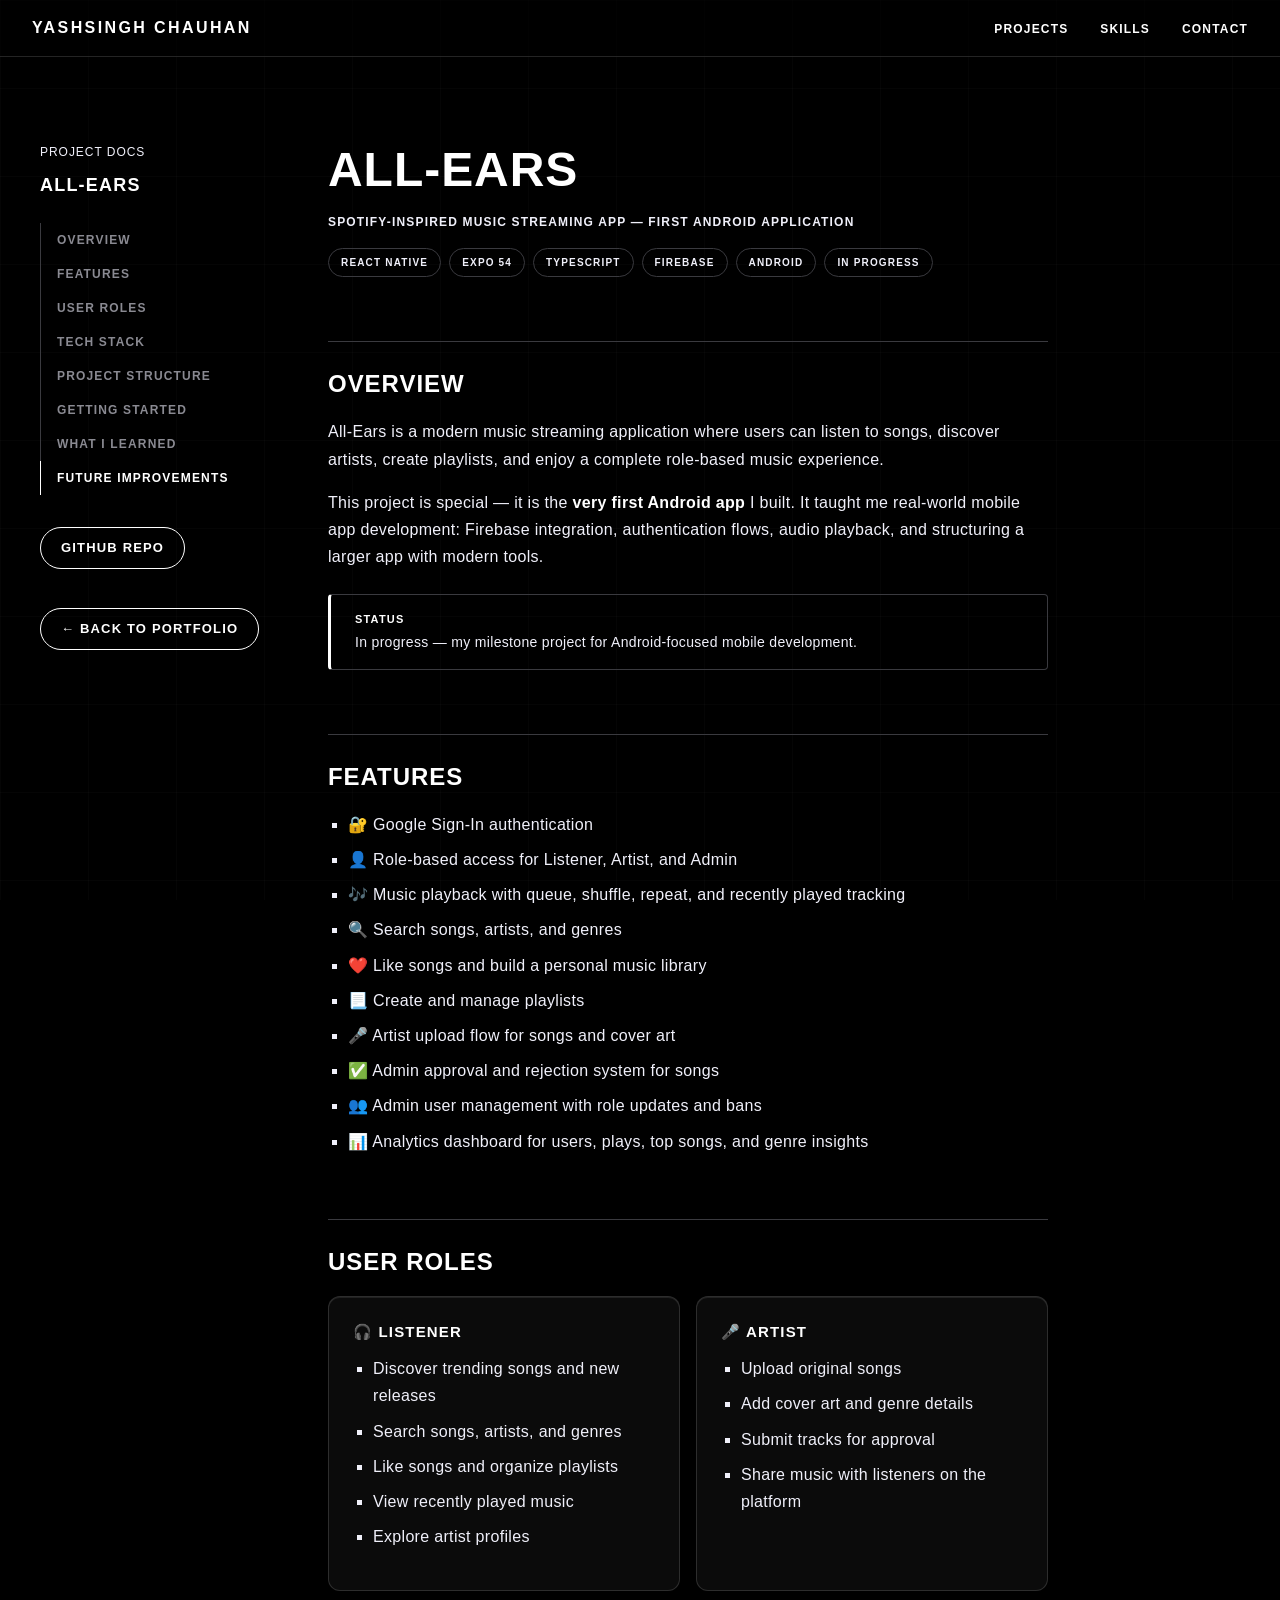
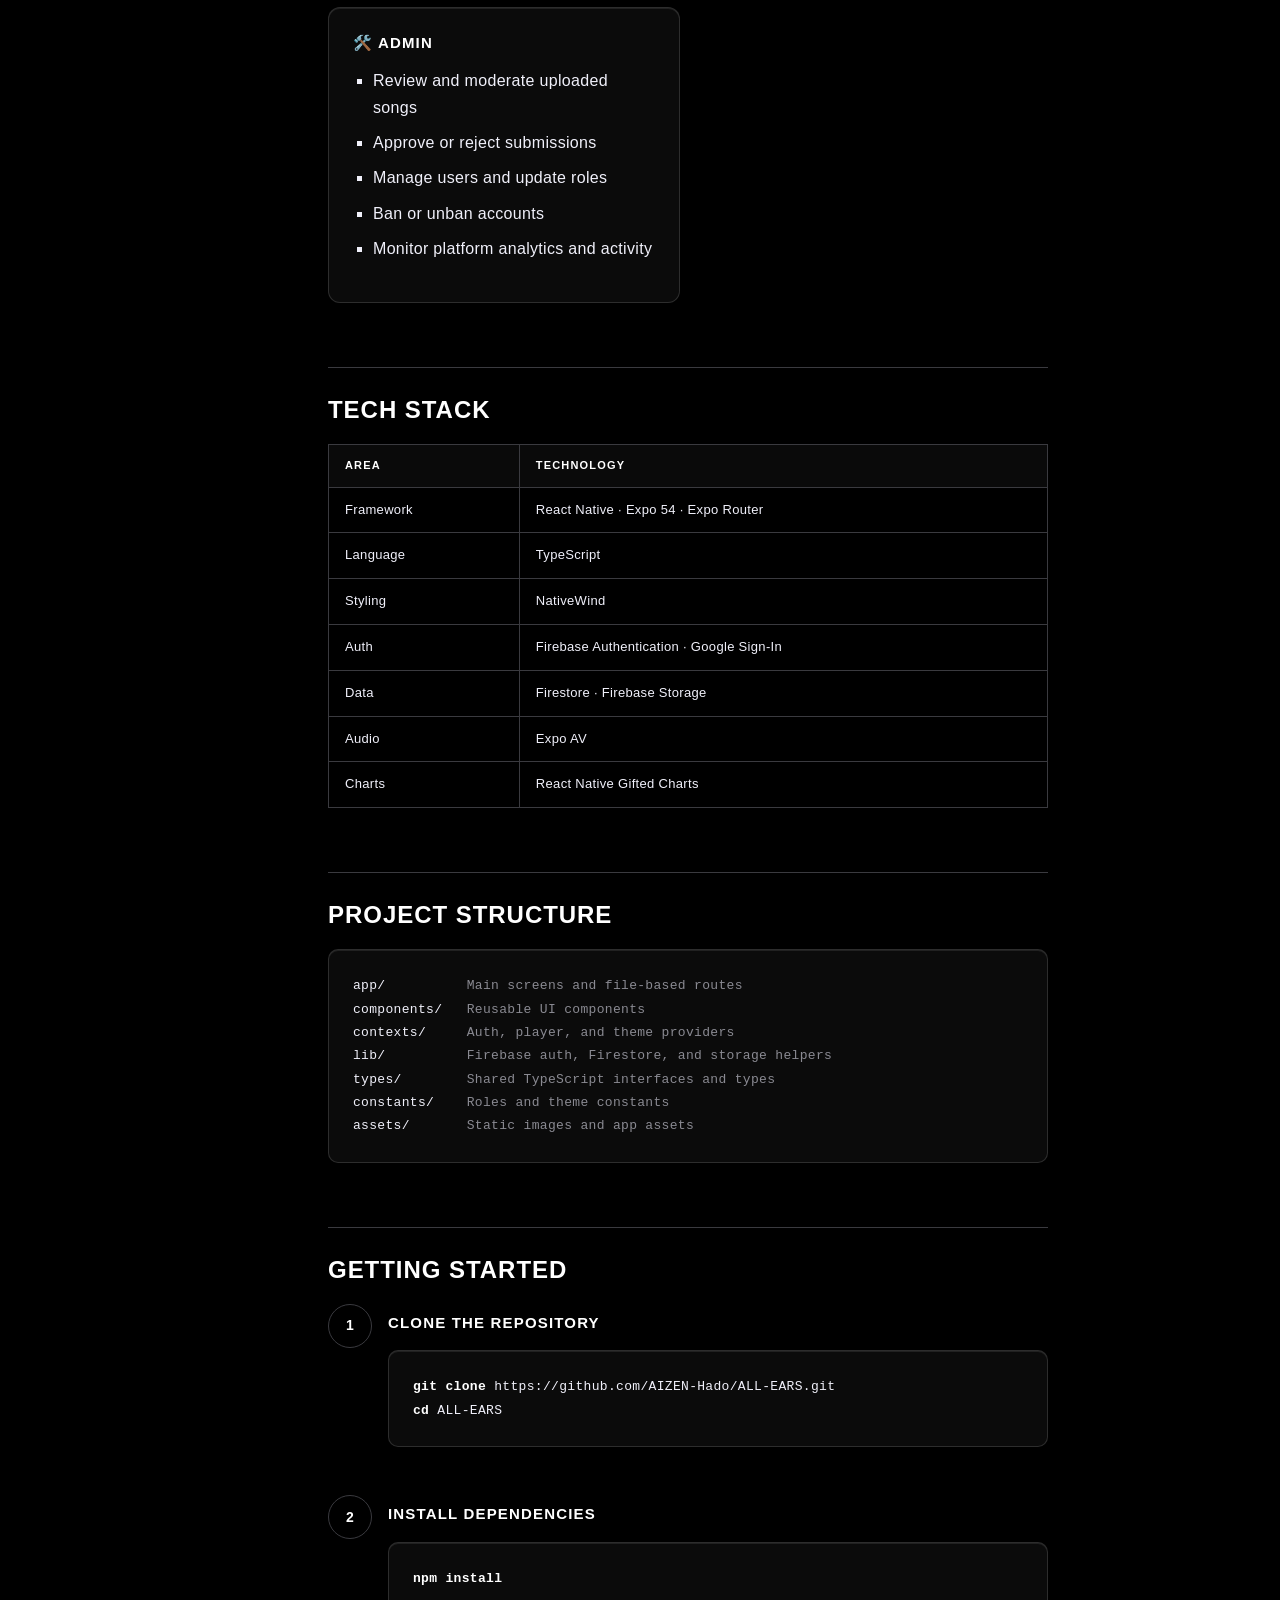
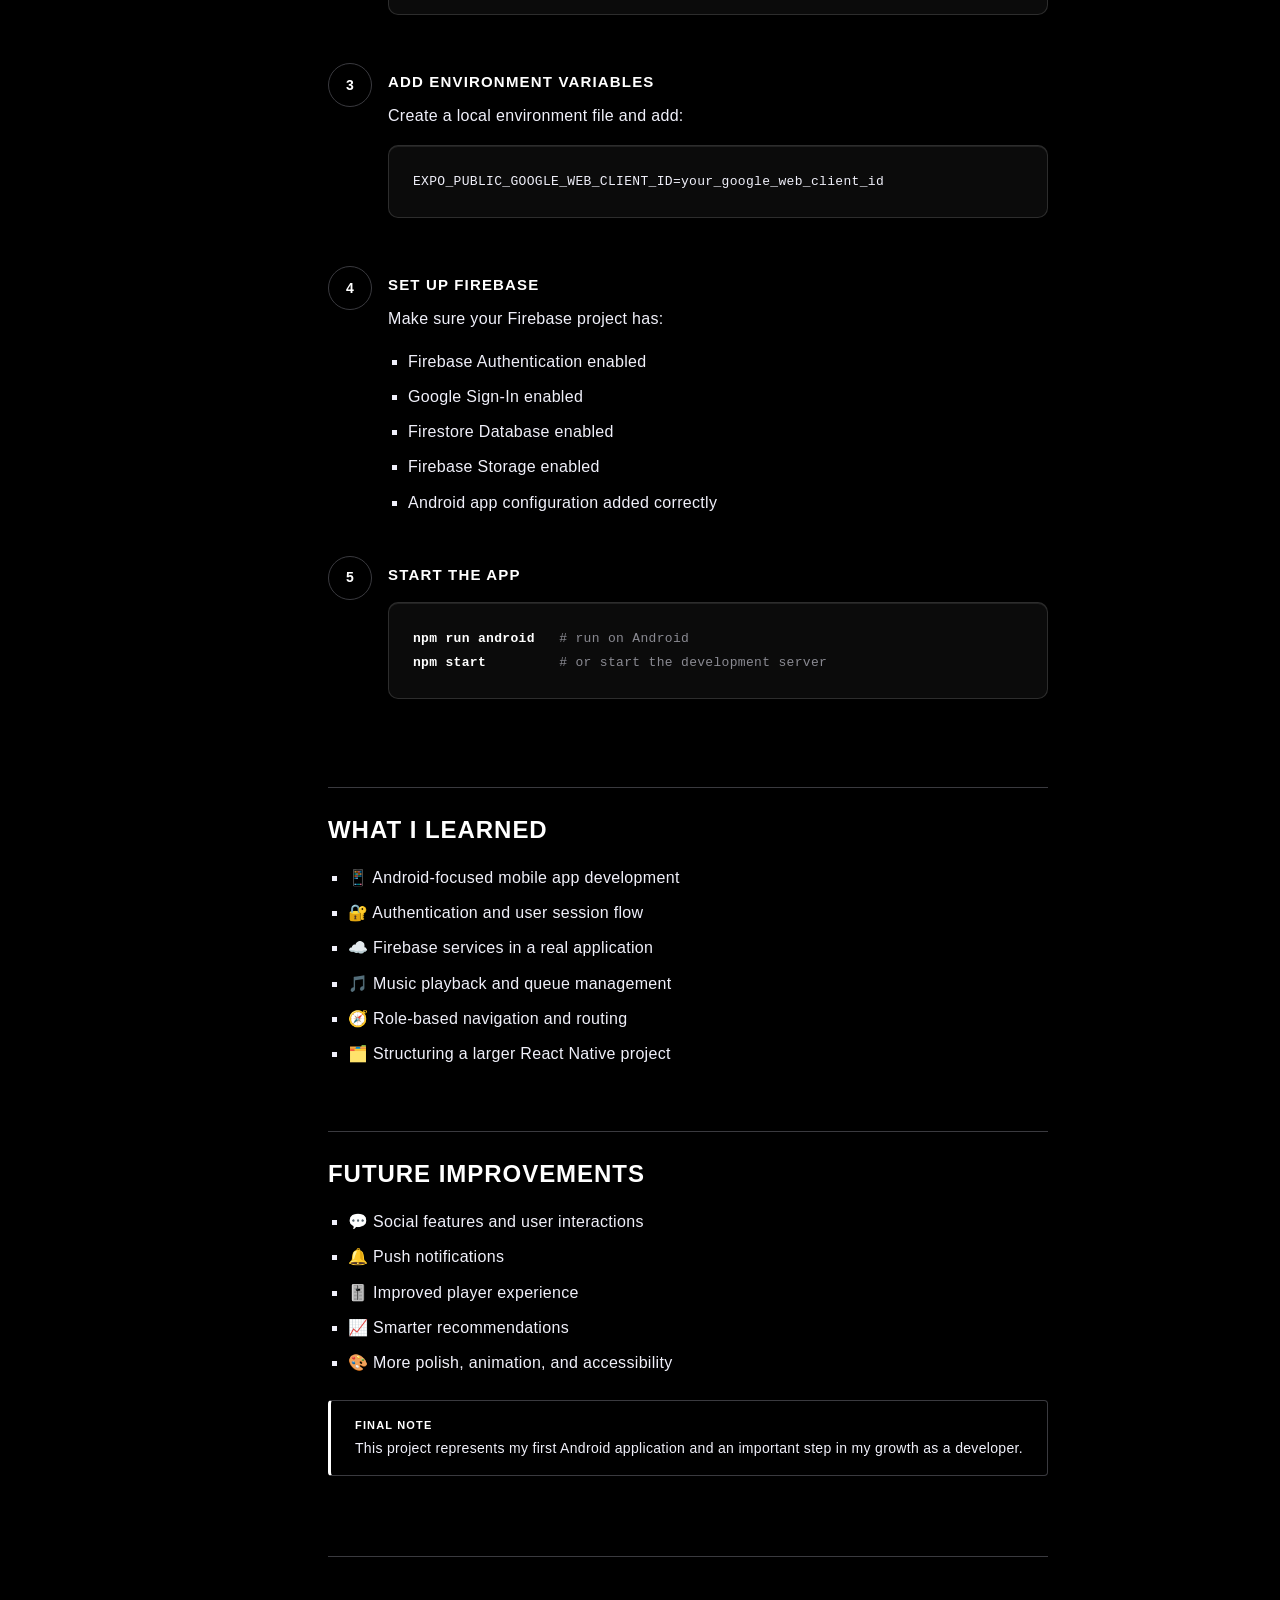
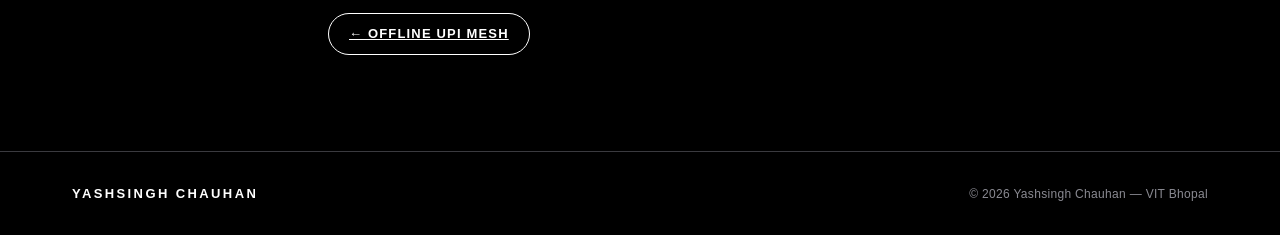
==== docs/allears.html @ fe31b13f "Initial commit" ====
<!DOCTYPE html>
<html lang="en">
<head>
  <meta charset="UTF-8">
  <meta name="viewport" content="width=device-width, initial-scale=1.0">
  <title>All-Ears — Docs — Yashsingh Chauhan</title>
  <meta name="description" content="All-Ears documentation: a Spotify-inspired music streaming Android app built with React Native, Expo, and Firebase — features, roles, setup, and roadmap.">
  <link rel="preconnect" href="https://fonts.cdnfonts.com" crossorigin>
  <link href="https://fonts.cdnfonts.com/css/d-din" rel="stylesheet">
  <link rel="stylesheet" href="../css/style.css">
  <link rel="stylesheet" href="../css/docs.css">
</head>
<body>

  <nav class="nav is-solid">
    <a href="../index.html" class="nav__wordmark">YASHSINGH&nbsp;CHAUHAN</a>
    <button class="nav__burger" id="navBurger" aria-label="Toggle menu" aria-expanded="false">
      <span></span><span></span><span></span>
    </button>
    <ul class="nav__links" id="navLinks">
      <li><a href="../index.html#projects">Projects</a></li>
      <li><a href="../index.html#skills">Skills</a></li>
      <li><a href="../index.html#contact">Contact</a></li>
    </ul>
  </nav>

  <main class="container docs">

    <!-- ============ SIDEBAR ============ -->
    <aside class="docs__side">
      <p class="eyebrow">Project Docs</p>
      <h2 class="docs__sidetitle">All-Ears</h2>
      <nav class="docs__toc">
        <a href="#overview">Overview</a>
        <a href="#features">Features</a>
        <a href="#roles">User Roles</a>
        <a href="#tech-stack">Tech Stack</a>
        <a href="#structure">Project Structure</a>
        <a href="#getting-started">Getting Started</a>
        <a href="#learned">What I Learned</a>
        <a href="#roadmap">Future Improvements</a>
      </nav>
      <a class="btn-ghost btn-ghost--sm docs__back" href="https://github.com/AIZEN-Hado/ALL-EARS" target="_blank" rel="noopener">GitHub Repo</a>
      <a class="btn-ghost btn-ghost--sm docs__back" href="../index.html#p-allears">&larr; Back to Portfolio</a>
    </aside>

    <!-- ============ BODY ============ -->
    <article class="docs__body">
      <h1>All-Ears</h1>
      <p class="docs__tag">Spotify-Inspired Music Streaming App — First Android Application</p>

      <div class="docs__badges">
        <span>React Native</span>
        <span>Expo 54</span>
        <span>TypeScript</span>
        <span>Firebase</span>
        <span>Android</span>
        <span>In Progress</span>
      </div>

      <section id="overview">
        <h2>Overview</h2>
        <p>All-Ears is a modern music streaming application where users can listen to songs, discover artists, create playlists, and enjoy a complete role-based music experience.</p>
        <p>This project is special — it is the <b>very first Android app</b> I built. It taught me real-world mobile app development: Firebase integration, authentication flows, audio playback, and structuring a larger app with modern tools.</p>
        <div class="callout"><b>Status</b>In progress — my milestone project for Android-focused mobile development.</div>
      </section>

      <section id="features">
        <h2>Features</h2>
        <ul>
          <li>🔐 Google Sign-In authentication</li>
          <li>👤 Role-based access for Listener, Artist, and Admin</li>
          <li>🎶 Music playback with queue, shuffle, repeat, and recently played tracking</li>
          <li>🔍 Search songs, artists, and genres</li>
          <li>❤️ Like songs and build a personal music library</li>
          <li>📃 Create and manage playlists</li>
          <li>🎤 Artist upload flow for songs and cover art</li>
          <li>✅ Admin approval and rejection system for songs</li>
          <li>👥 Admin user management with role updates and bans</li>
          <li>📊 Analytics dashboard for users, plays, top songs, and genre insights</li>
        </ul>
      </section>

      <section id="roles">
        <h2>User Roles</h2>
        <div class="card-grid">
          <div class="card">
            <h3>🎧 Listener</h3>
            <ul>
              <li>Discover trending songs and new releases</li>
              <li>Search songs, artists, and genres</li>
              <li>Like songs and organize playlists</li>
              <li>View recently played music</li>
              <li>Explore artist profiles</li>
            </ul>
          </div>
          <div class="card">
            <h3>🎤 Artist</h3>
            <ul>
              <li>Upload original songs</li>
              <li>Add cover art and genre details</li>
              <li>Submit tracks for approval</li>
              <li>Share music with listeners on the platform</li>
            </ul>
          </div>
          <div class="card">
            <h3>🛠️ Admin</h3>
            <ul>
              <li>Review and moderate uploaded songs</li>
              <li>Approve or reject submissions</li>
              <li>Manage users and update roles</li>
              <li>Ban or unban accounts</li>
              <li>Monitor platform analytics and activity</li>
            </ul>
          </div>
        </div>
      </section>

      <section id="tech-stack">
        <h2>Tech Stack</h2>
        <div class="tblwrap"><table>
          <tr><th>Area</th><th>Technology</th></tr>
          <tr><td>Framework</td><td>React Native · Expo 54 · Expo Router</td></tr>
          <tr><td>Language</td><td>TypeScript</td></tr>
          <tr><td>Styling</td><td>NativeWind</td></tr>
          <tr><td>Auth</td><td>Firebase Authentication · Google Sign-In</td></tr>
          <tr><td>Data</td><td>Firestore · Firebase Storage</td></tr>
          <tr><td>Audio</td><td>Expo AV</td></tr>
          <tr><td>Charts</td><td>React Native Gifted Charts</td></tr>
        </table></div>
      </section>

      <section id="structure">
        <h2>Project Structure</h2>
        <pre><code>app/          <span class="c">Main screens and file-based routes</span>
components/   <span class="c">Reusable UI components</span>
contexts/     <span class="c">Auth, player, and theme providers</span>
lib/          <span class="c">Firebase auth, Firestore, and storage helpers</span>
types/        <span class="c">Shared TypeScript interfaces and types</span>
constants/    <span class="c">Roles and theme constants</span>
assets/       <span class="c">Static images and app assets</span></code></pre>
      </section>

      <section id="getting-started">
        <h2>Getting Started</h2>
        <div class="step">
          <span class="step__num">1</span>
          <div class="step__body">
            <h3>Clone the repository</h3>
            <pre><code><span class="k">git clone</span> https://github.com/AIZEN-Hado/ALL-EARS.git
<span class="k">cd</span> ALL-EARS</code></pre>
          </div>
        </div>
        <div class="step">
          <span class="step__num">2</span>
          <div class="step__body">
            <h3>Install dependencies</h3>
            <pre><code><span class="k">npm install</span></code></pre>
          </div>
        </div>
        <div class="step">
          <span class="step__num">3</span>
          <div class="step__body">
            <h3>Add environment variables</h3>
            <p>Create a local environment file and add:</p>
            <pre><code>EXPO_PUBLIC_GOOGLE_WEB_CLIENT_ID=your_google_web_client_id</code></pre>
          </div>
        </div>
        <div class="step">
          <span class="step__num">4</span>
          <div class="step__body">
            <h3>Set up Firebase</h3>
            <p>Make sure your Firebase project has:</p>
            <ul>
              <li>Firebase Authentication enabled</li>
              <li>Google Sign-In enabled</li>
              <li>Firestore Database enabled</li>
              <li>Firebase Storage enabled</li>
              <li>Android app configuration added correctly</li>
            </ul>
          </div>
        </div>
        <div class="step">
          <span class="step__num">5</span>
          <div class="step__body">
            <h3>Start the app</h3>
            <pre><code><span class="k">npm run android</span>   <span class="c"># run on Android</span>
<span class="k">npm start</span>         <span class="c"># or start the development server</span></code></pre>
          </div>
        </div>
      </section>

      <section id="learned">
        <h2>What I Learned</h2>
        <ul>
          <li>📱 Android-focused mobile app development</li>
          <li>🔐 Authentication and user session flow</li>
          <li>☁️ Firebase services in a real application</li>
          <li>🎵 Music playback and queue management</li>
          <li>🧭 Role-based navigation and routing</li>
          <li>🗂️ Structuring a larger React Native project</li>
        </ul>
      </section>

      <section id="roadmap">
        <h2>Future Improvements</h2>
        <ul>
          <li>💬 Social features and user interactions</li>
          <li>🔔 Push notifications</li>
          <li>🎚️ Improved player experience</li>
          <li>📈 Smarter recommendations</li>
          <li>🎨 More polish, animation, and accessibility</li>
        </ul>
        <div class="callout"><b>Final note</b>This project represents my first Android application and an important step in my growth as a developer.</div>
      </section>

      <nav class="docs__pager">
        <a class="btn-ghost btn-ghost--sm" href="upimesh.html">&larr; Offline UPI Mesh</a>
        <span></span>
      </nav>
    </article>

  </main>

  <footer class="footer">
    <div class="container footer__grid">
      <span class="footer__mark">YASHSINGH CHAUHAN</span>
      <span class="footer__legal">© 2026 Yashsingh Chauhan — VIT Bhopal</span>
    </div>
  </footer>

  <script>
    (function () {
      var burger = document.getElementById("navBurger");
      var links = document.getElementById("navLinks");
      burger.addEventListener("click", function () {
        var open = links.classList.toggle("is-open");
        burger.classList.toggle("is-open", open);
        burger.setAttribute("aria-expanded", String(open));
      });
      var toc = document.querySelectorAll(".docs__toc a");
      toc.forEach(function (a) {
        var s = document.querySelector(a.getAttribute("href"));
        if (!s) return;
        new IntersectionObserver(function (entries) {
          entries.forEach(function (e) {
            if (e.isIntersecting) {
              toc.forEach(function (x) { x.classList.remove("is-active"); });
              a.classList.add("is-active");
            }
          });
        }, { rootMargin: "-20% 0px -70% 0px" }).observe(s);
      });
    })();
  </script>
</body>
</html>
---- css/style.css ----
/* ==========================================================================
   YASHSINGH CHAUHAN — PORTFOLIO
   Design language: SpaceX-inspired (DESIGN-spacex.md)
   Pure black canvas · white uppercase condensed display · ghost pill CTAs
   ========================================================================== */

/* ---------- Tokens ---------- */
:root {
  --canvas-night: #000000;
  --canvas-night-soft: #0a0a0a;
  --on-primary: #ffffff;
  --on-primary-mute: #f0f0fa;
  --hairline: #3a3a3f;
  --ink-mute: #8a8a92;

  /* Real D-DIN loaded via cdnfonts in <head>; condensed cut for display */
  --font-display: "D-DIN Condensed", "D-DIN", "Arial Narrow", Arial, Verdana, sans-serif;
  --font-body: "D-DIN", Arial, Verdana, sans-serif;
  --font-mono: "Cascadia Code", Consolas, "Courier New", monospace;

  --pill: 32px;
  --sp-xs: 8px; --sp-sm: 12px; --sp-md: 16px; --sp-lg: 18px;
  --sp-xl: 24px; --sp-xxl: 32px; --sp-huge: 48px;

  /* Monochrome glass system */
  --glass-bg: rgba(255, 255, 255, 0.045);
  --glass-bg-strong: rgba(255, 255, 255, 0.08);
  --glass-border: rgba(255, 255, 255, 0.14);
  --glass-highlight: rgba(255, 255, 255, 0.09);
  --glass-shadow: 0 24px 64px rgba(0, 0, 0, 0.55);
}

/* ---------- Reset ---------- */
*, *::before, *::after { box-sizing: border-box; margin: 0; padding: 0; }
html { scroll-behavior: smooth; }
body {
  background: var(--canvas-night);
  color: var(--on-primary);
  font-family: var(--font-body);
  font-size: 16px;
  line-height: 1.5;
  letter-spacing: 0.32px;
  -webkit-font-smoothing: antialiased;
  animation: pageFade 0.7s ease both;
}
@keyframes pageFade { from { opacity: 0; } to { opacity: 1; } }
img, canvas, svg { max-width: 100%; display: block; }

/* Blueprint grid — visible on pure-black bands, hidden under soft sections */
body::before {
  content: "";
  position: fixed;
  inset: 0;
  z-index: -1;
  pointer-events: none;
  background-image:
    linear-gradient(rgba(255, 255, 255, 0.02) 1px, transparent 1px),
    linear-gradient(90deg, rgba(255, 255, 255, 0.02) 1px, transparent 1px);
  background-size: 88px 88px;
}
ul { list-style: none; }
a { color: inherit; text-decoration: none; }
dl, dt, dd { margin: 0; }

/* ---------- Type scale ---------- */
.display-xl, .display-lg, .hero__title, h1, h2, h3 {
  font-family: var(--font-display);
  text-transform: uppercase;
  font-weight: 700;
}
.hero__title { font-size: 80px; line-height: 0.95; letter-spacing: 1.6px; }
.display-xl  { font-size: 60px; line-height: 1.2;  letter-spacing: 1.2px; }
.display-lg  { font-size: 48px; line-height: 1.25; letter-spacing: 0.96px; }
.body-lg     { font-size: 16px; line-height: 1.7; letter-spacing: 0.32px; }

.eyebrow {
  font-size: 12px;
  font-weight: 400;
  letter-spacing: 0.96px;
  text-transform: uppercase;
  line-height: 2;
  color: var(--on-primary-mute);
  margin-bottom: var(--sp-md);
}

/* ---------- Buttons ---------- */
.btn-ghost {
  display: inline-block;
  border: 1px solid var(--on-primary);
  border-radius: var(--pill);
  padding: var(--sp-lg) var(--sp-xl);
  font-size: 13px;
  font-weight: 700;
  letter-spacing: 1.17px;
  line-height: 0.94;
  text-transform: uppercase;
  color: var(--on-primary);
  background: transparent;
  transition: background 0.25s ease, color 0.25s ease;
}
.btn-ghost:hover { background: var(--on-primary); color: var(--canvas-night); }
.btn-ghost {
  position: relative;
  overflow: hidden;
  will-change: transform;
  transition: background 0.15s ease, color 0.15s ease, transform 0.1s ease-out;
}
/* Specular shine sweep */
.btn-ghost::after {
  content: "";
  position: absolute;
  top: 0; left: -130%;
  width: 60%; height: 100%;
  background: linear-gradient(105deg, transparent, rgba(255, 255, 255, 0.35), transparent);
  transform: skewX(-20deg);
  transition: left 0.4s ease;
  pointer-events: none;
}
.btn-ghost:hover::after { left: 160%; }
.btn-ghost--sm { padding: 14px 20px; margin-top: var(--sp-xl); margin-right: var(--sp-sm); }

/* ---------- Layout ---------- */
.container { max-width: 1200px; margin: 0 auto; padding: 0 var(--sp-xxl); }
.section { padding: 112px 0; }
/* Soft sections are translucent panes — stars drift faintly behind them */
.section--soft { background: rgba(8, 8, 8, 0.82); border-top: 1px solid var(--hairline); border-bottom: 1px solid var(--hairline); }

/* ---------- Reveal animation (with inner stagger) ---------- */
.reveal { opacity: 0; transform: translateY(16px) translateZ(0); transition: opacity 0.45s cubic-bezier(0.22, 1, 0.36, 1), transform 0.45s cubic-bezier(0.22, 1, 0.36, 1); will-change: transform, opacity; backface-visibility: hidden; }
.reveal.is-visible { opacity: 1; transform: none; }

/* Inner elements cascade in after the section itself
   (display headings are handled by the word-mask reveal instead) */
.reveal .eyebrow,
.reveal .about__text, .reveal .about__stack,
.reveal .project__info, .reveal .project__demo,
.reveal .skills__col, .reveal .approach__col, .reveal .stat {
  opacity: 0;
  transform: translateY(14px) translateZ(0);
  transition: opacity 0.45s cubic-bezier(0.22, 1, 0.36, 1), transform 0.45s cubic-bezier(0.22, 1, 0.36, 1);
  backface-visibility: hidden;
}
/* Demo panels swing in with 3D depth */
.reveal .project__demo { transform: translateY(28px) rotateY(-7deg) translateZ(-40px); }
.project--flip.reveal .project__demo { transform: translateY(28px) rotateY(7deg) translateZ(-40px); }
.reveal.is-visible .project__demo,
.project--flip.reveal.is-visible .project__demo { transform: none; }
.reveal.is-visible .eyebrow { opacity: 1; transform: none; transition-delay: 0.02s; }

/* Word-mask heading reveal — each word slides up out of its own clip */
.w-mask { display: inline-block; overflow: hidden; vertical-align: top; padding-bottom: 0.1em; margin-bottom: -0.1em; }
.w-mask > span {
  display: inline-block;
  transform: translateY(115%) translateZ(0);
  transition: transform 0.5s cubic-bezier(0.22, 1, 0.36, 1);
  transition-delay: var(--d, 0s);
  will-change: transform;
  backface-visibility: hidden;
}
.reveal.is-visible .w-mask > span { transform: none; }
.reveal.is-visible .about__text,
.reveal.is-visible .project__info { opacity: 1; transform: none; transition-delay: 0.06s; }
.reveal.is-visible .about__stack,
.reveal.is-visible .project__demo { opacity: 1; transform: none; transition-delay: 0.1s; }
.reveal.is-visible .skills__col:nth-child(1), .reveal.is-visible .approach__col:nth-child(1), .reveal.is-visible .stat:nth-child(1) { opacity: 1; transform: none; transition-delay: 0.04s; }
.reveal.is-visible .skills__col:nth-child(2), .reveal.is-visible .approach__col:nth-child(2), .reveal.is-visible .stat:nth-child(2) { opacity: 1; transform: none; transition-delay: 0.08s; }
.reveal.is-visible .skills__col:nth-child(3), .reveal.is-visible .approach__col:nth-child(3), .reveal.is-visible .stat:nth-child(3) { opacity: 1; transform: none; transition-delay: 0.12s; }
.reveal.is-visible .skills__col:nth-child(4), .reveal.is-visible .stat:nth-child(4) { opacity: 1; transform: none; transition-delay: 0.16s; }

/* ---------- Scroll progress hairline ---------- */
.scrollbar {
  position: fixed;
  top: 0; left: 0;
  height: 2px;
  width: 0;
  background: var(--on-primary);
  z-index: 200;
}

/* ---------- Ticker marquee ---------- */
.ticker {
  overflow: hidden;
  border-top: 1px solid var(--hairline);
  border-bottom: 1px solid var(--hairline);
  padding: var(--sp-md) 0;
  background: rgba(0, 0, 0, 0.6);
}
.ticker__track {
  display: flex;
  gap: var(--sp-xl);
  width: max-content;
  white-space: nowrap;
  animation: tickerScroll 36s linear infinite;
}
.ticker:hover .ticker__track { animation-play-state: paused; }
.ticker__track span {
  font-size: 12px;
  font-weight: 700;
  letter-spacing: 2.4px;
  text-transform: uppercase;
  color: var(--on-primary-mute);
}
.ticker__track i { font-style: normal; color: var(--hairline); }
@keyframes tickerScroll { from { transform: translateX(0); } to { transform: translateX(-50%); } }

/* ---------- Back to top ---------- */
.totop {
  position: fixed;
  right: var(--sp-xxl);
  bottom: var(--sp-xxl);
  width: 48px; height: 48px;
  border: 1px solid var(--glass-border);
  border-radius: 9999px;
  background: var(--glass-bg-strong);
  -webkit-backdrop-filter: blur(14px);
  backdrop-filter: blur(14px);
  color: var(--on-primary);
  font-size: 18px;
  cursor: pointer;
  z-index: 90;
  opacity: 0;
  transform: translateY(16px);
  pointer-events: none;
  transition: opacity 0.35s ease, transform 0.35s ease, background 0.25s ease, color 0.25s ease, border-color 0.25s ease;
}
.totop.is-visible { opacity: 1; transform: none; pointer-events: auto; }
.totop:hover { background: var(--on-primary); color: var(--canvas-night); border-color: var(--on-primary); }

/* ---------- Ambient sound toggle ---------- */
.sound {
  position: fixed;
  left: var(--sp-xxl);
  bottom: var(--sp-xxl);
  display: flex;
  align-items: center;
  gap: 10px;
  padding: 10px 16px;
  border: 1px solid var(--glass-border);
  border-radius: var(--pill);
  background: var(--glass-bg-strong);
  -webkit-backdrop-filter: blur(14px);
  backdrop-filter: blur(14px);
  color: var(--on-primary-mute);
  cursor: pointer;
  z-index: 90;
  transition: border-color 0.25s ease, color 0.25s ease;
}
.sound:hover { border-color: var(--on-primary); color: var(--on-primary); }
.sound__label {
  font-family: var(--font-body);
  font-size: 11px;
  font-weight: 700;
  letter-spacing: 1.17px;
  text-transform: uppercase;
}
.sound__bars { display: flex; gap: 3px; align-items: flex-end; height: 12px; }
.sound__bars i { width: 2px; height: 3px; background: currentColor; border-radius: 1px; transition: height 0.3s ease; }
.sound.is-playing .sound__bars i { animation: soundBar 1.1s ease-in-out infinite; }
.sound.is-playing .sound__bars i:nth-child(2) { animation-delay: 0.2s; }
.sound.is-playing .sound__bars i:nth-child(3) { animation-delay: 0.35s; }
.sound.is-playing .sound__bars i:nth-child(4) { animation-delay: 0.12s; }
@keyframes soundBar { 0%, 100% { height: 3px; } 50% { height: 12px; } }

/* ---------- Text selection ---------- */
::selection { background: var(--on-primary); color: var(--canvas-night); }

/* ---------- Anchor offset under fixed nav ---------- */
section[id], article[id] { scroll-margin-top: 88px; }

/* ==========================================================================
   NAV
   ========================================================================== */
.nav {
  position: fixed;
  inset: 0 0 auto 0;
  z-index: 100;
  display: flex;
  align-items: center;
  justify-content: space-between;
  padding: var(--sp-xl) var(--sp-xxl);
  transition: background 0.3s ease, padding 0.3s ease;
}
.nav.is-solid {
  background: rgba(0, 0, 0, 0.55);
  -webkit-backdrop-filter: blur(18px) saturate(1.2);
  backdrop-filter: blur(18px) saturate(1.2);
  border-bottom: 1px solid var(--glass-border);
  padding: var(--sp-md) var(--sp-xxl);
}
.nav__wordmark {
  font-family: var(--font-display);
  font-weight: 700;
  font-size: 16px;
  letter-spacing: 2.4px;
}
.nav__links { display: flex; gap: var(--sp-xxl); }
.nav__links a {
  position: relative;
  font-size: 12px;
  font-weight: 700;
  letter-spacing: 1.17px;
  text-transform: uppercase;
  padding-bottom: 4px;
}
/* Underline grows from the left, retreats to the right */
.nav__links a::after {
  content: "";
  position: absolute;
  left: 0; right: 0; bottom: 0;
  height: 1px;
  background: var(--on-primary);
  transform: scaleX(0);
  transform-origin: right;
  transition: transform 0.22s cubic-bezier(0.22, 1, 0.36, 1);
}
.nav__links a:hover::after, .nav__links a.is-active::after { transform: scaleX(1); transform-origin: left; }
.nav__burger { display: none; background: none; border: none; cursor: pointer; }
.nav__burger span { display: block; width: 24px; height: 2px; background: var(--on-primary); margin: 5px 0; transition: transform 0.3s ease, opacity 0.3s ease; }
.nav__burger.is-open span:nth-child(1) { transform: translateY(7px) rotate(45deg); }
.nav__burger.is-open span:nth-child(2) { opacity: 0; }
.nav__burger.is-open span:nth-child(3) { transform: translateY(-7px) rotate(-45deg); }

/* ==========================================================================
   HERO
   ========================================================================== */
.hero {
  position: relative;
  min-height: 100vh;
  display: flex;
  align-items: center;
  justify-content: center;
  text-align: center;
  overflow: hidden;
}
/* Deep space — the starfield is a fixed backdrop for the entire page */
.hero__stars {
  position: fixed;
  inset: 0;
  width: 100vw;
  height: 100vh;
  z-index: -2;
  pointer-events: none;
}

/* Radar ring — slow sweep behind the hero content */
.hero__radar {
  position: absolute;
  width: 560px;
  height: 560px;
  top: 50%;
  left: 50%;
  transform: translate(-50%, -50%);
  border: 1px dashed rgba(255, 255, 255, 0.09);
  border-radius: 9999px;
  pointer-events: none;
}
.hero__radar::before {
  content: "";
  position: absolute;
  inset: 0;
  border-radius: 9999px;
  background: conic-gradient(from 0deg, rgba(255, 255, 255, 0.09), transparent 70deg);
  animation: radarSweep 7s linear infinite;
}
.hero__radar::after {
  content: "";
  position: absolute;
  inset: 90px;
  border: 1px solid rgba(255, 255, 255, 0.06);
  border-radius: 9999px;
}
@keyframes radarSweep { to { transform: rotate(360deg); } }

/* Targeting reticle — lagging ring that inverts over anything it crosses */
.reticle {
  position: fixed;
  top: 0; left: 0;
  width: 34px; height: 34px;
  border: 1px solid rgba(255, 255, 255, 0.65);
  border-radius: 9999px;
  pointer-events: none;
  z-index: 300;
  mix-blend-mode: difference;
  opacity: 0;
  transition: opacity 0.3s ease, width 0.25s ease, height 0.25s ease, border-color 0.25s ease;
}
.reticle::before {
  content: "";
  position: absolute;
  top: 50%; left: 50%;
  width: 3px; height: 3px;
  margin: -1.5px 0 0 -1.5px;
  border-radius: 9999px;
  background: #fff;
}
/* crosshair ticks */
.reticle::after {
  content: "";
  position: absolute;
  inset: -7px;
  background:
    linear-gradient(#fff, #fff) top center / 1px 5px,
    linear-gradient(#fff, #fff) bottom center / 1px 5px,
    linear-gradient(#fff, #fff) left center / 5px 1px,
    linear-gradient(#fff, #fff) right center / 5px 1px;
  background-repeat: no-repeat;
  opacity: 0.7;
}
.reticle.is-on { opacity: 1; }
.reticle.is-hover { width: 52px; height: 52px; border-color: #fff; }

/* (glitch removed — too noisy for the minimal direction) */

/* (glass orbs removed — radar + starfield carry the hero depth) */
.hero__inner { position: relative; z-index: 1; max-width: 1000px; padding: 0 var(--sp-xxl); }
.hero__title { margin: var(--sp-md) 0 var(--sp-xl); min-height: 2em; }
.hero__sub {
  color: var(--on-primary-mute);
  font-size: 16px;
  line-height: 1.7;
  max-width: 560px;
  margin: 0 auto var(--sp-huge);
}
.hero__scroll {
  position: absolute;
  bottom: var(--sp-xxl);
  left: 50%;
  transform: translateX(-50%);
}
.hero__scroll span {
  display: block;
  width: 1px;
  height: 48px;
  background: var(--on-primary);
  animation: scrollPulse 2s ease-in-out infinite;
  transform-origin: top;
}
@keyframes scrollPulse { 0%,100% { transform: scaleY(0.3); opacity: 0.3; } 50% { transform: scaleY(1); opacity: 1; } }

/* Blinking caret for typing effect */
.caret { display: inline-block; width: 0.06em; background: var(--on-primary); animation: caretBlink 0.9s step-end infinite; }
@keyframes caretBlink { 50% { opacity: 0; } }

/* ---------- Hero boot sequence ---------- */
.boot-el { opacity: 0; transform: translateY(12px); transition: opacity 0.5s cubic-bezier(0.22, 1, 0.36, 1), transform 0.5s cubic-bezier(0.22, 1, 0.36, 1); }
.boot-el.is-in { opacity: 1; transform: none; }
.hero__title .scramble { color: var(--ink-mute); }

/* ---------- Hero telemetry readout (cockpit corner) ---------- */
.hero__telemetry {
  position: absolute;
  left: var(--sp-xxl);
  bottom: 92px; /* clears the fixed sound toggle */
  display: flex;
  align-items: center;
  gap: 10px;
  font-family: var(--font-mono);
  font-size: 11px;
  letter-spacing: 1.17px;
  text-transform: uppercase;
  color: var(--ink-mute);
  z-index: 1;
}
.hero__telemetry i {
  width: 7px; height: 7px;
  border-radius: 9999px;
  background: var(--on-primary);
  animation: pulseDot 2s ease-in-out infinite;
}
.hero__telemetry .tl__caret {
  width: 7px; height: 13px;
  background: var(--on-primary-mute);
  animation: caretBlink 0.9s step-end infinite;
}
@keyframes pulseDot { 0%,100% { opacity: 0.35; } 50% { opacity: 1; } }

/* ==========================================================================
   ABOUT
   ========================================================================== */
.about__grid {
  display: grid;
  grid-template-columns: 1.8fr 1fr;
  gap: var(--sp-huge);
  margin-top: var(--sp-huge);
}
.about__text p { margin-bottom: var(--sp-xl); color: var(--on-primary-mute); }
.about__text .body-lg { color: var(--on-primary); }
.about__stack { border-left: 1px solid var(--hairline); padding-left: var(--sp-xxl); align-self: start; }
.about__stack li {
  font-size: 12px;
  font-weight: 700;
  letter-spacing: 1.17px;
  text-transform: uppercase;
  padding: var(--sp-sm) 0;
  border-bottom: 1px solid var(--hairline);
  color: var(--on-primary-mute);
}
.about__stack li:last-child { border-bottom: none; }

.stats {
  display: grid;
  grid-template-columns: repeat(4, 1fr);
  border: 1px solid var(--hairline);
  margin-top: 80px;
}
.stat {
  padding: var(--sp-xxl);
  border-right: 1px solid var(--hairline);
  text-align: center;
  transition: background 0.2s ease, transform 0.2s cubic-bezier(0.22, 1, 0.36, 1);
}
.stat:hover { background: var(--glass-bg); transform: translateY(-4px); }
.stat:last-child { border-right: none; }
.stat__num {
  display: block;
  font-family: var(--font-display);
  font-size: 40px;
  font-weight: 700;
  letter-spacing: 0.96px;
  line-height: 1.1;
}
.stat__label {
  display: block;
  font-size: 12px;
  letter-spacing: 0.96px;
  text-transform: uppercase;
  color: var(--ink-mute);
  margin-top: var(--sp-xs);
  line-height: 1.6;
}

/* ==========================================================================
   PROJECTS
   ========================================================================== */
.project { padding: 96px 0; position: relative; }
/* Hairline that draws itself in as the band enters view */
.project::before {
  content: "";
  position: absolute;
  top: 0; left: 0; right: 0;
  height: 1px;
  background: var(--hairline);
  transform: scaleX(0);
  transform-origin: left;
  transition: transform 0.8s cubic-bezier(0.22, 1, 0.36, 1) 0.05s;
}
.project.is-visible::before { transform: scaleX(1); }
.project:first-of-type { padding-top: var(--sp-huge); }
.project:first-of-type::before { display: none; }
.project__grid {
  display: grid;
  grid-template-columns: 1fr 1fr;
  gap: 64px;
  align-items: center;
  perspective: 1200px;
}
.project--flip .project__grid > .project__info { order: 2; }
.project--flip .project__grid > .project__demo { order: 1; }
.project__tag {
  font-size: 12px;
  font-weight: 700;
  letter-spacing: 1.17px;
  text-transform: uppercase;
  color: var(--ink-mute);
  margin: var(--sp-sm) 0 var(--sp-xxl);
}
.project__case dt {
  font-size: 12px;
  font-weight: 700;
  letter-spacing: 1.17px;
  text-transform: uppercase;
  margin-top: var(--sp-xl);
  color: var(--on-primary);
}
.project__case dt::before { content: "— "; color: var(--ink-mute); }
.project__case dd { color: var(--on-primary-mute); margin-top: var(--sp-xs); line-height: 1.7; }

.chips { display: flex; flex-wrap: wrap; gap: var(--sp-xs); margin-top: var(--sp-xxl); }
.chips li {
  border: 1px solid var(--hairline);
  border-radius: var(--pill);
  padding: 8px 14px;
  font-size: 11px;
  font-weight: 700;
  letter-spacing: 1.17px;
  text-transform: uppercase;
  color: var(--on-primary-mute);
  transition: background 0.15s ease, color 0.15s ease, border-color 0.15s ease;
}
.chips li:hover { background: var(--on-primary); color: var(--canvas-night); border-color: var(--on-primary); }

/* ---------- Demo panels ---------- */
.demo {
  position: relative;
  border: 1px solid var(--glass-border);
  border-radius: 12px;
  background: var(--glass-bg);
  -webkit-backdrop-filter: blur(16px) saturate(1.15);
  backdrop-filter: blur(16px) saturate(1.15);
  box-shadow: var(--glass-shadow), inset 0 1px 0 var(--glass-highlight);
  overflow: hidden;
  transform-style: preserve-3d;
  will-change: transform;
  transition: transform 0.3s cubic-bezier(0.22, 1, 0.36, 1), border-color 0.25s ease, box-shadow 0.25s ease;
}
.demo:hover { border-color: rgba(255, 255, 255, 0.28); }
/* Cursor-tracking specular glare, injected by JS */
.demo__glare {
  position: absolute;
  inset: 0;
  border-radius: inherit;
  pointer-events: none;
  z-index: 5;
}

/* HUD corner brackets */
.demo::before {
  content: "";
  position: absolute;
  inset: 7px;
  z-index: 6;
  pointer-events: none;
  --hud: rgba(255, 255, 255, 0.25);
  background:
    linear-gradient(var(--hud), var(--hud)) top left / 16px 1px,
    linear-gradient(var(--hud), var(--hud)) top left / 1px 16px,
    linear-gradient(var(--hud), var(--hud)) top right / 16px 1px,
    linear-gradient(var(--hud), var(--hud)) top right / 1px 16px,
    linear-gradient(var(--hud), var(--hud)) bottom left / 16px 1px,
    linear-gradient(var(--hud), var(--hud)) bottom left / 1px 16px,
    linear-gradient(var(--hud), var(--hud)) bottom right / 16px 1px,
    linear-gradient(var(--hud), var(--hud)) bottom right / 1px 16px;
  background-repeat: no-repeat;
  opacity: 0.6;
  transition: opacity 0.3s ease;
}
.demo:hover::before { opacity: 1; }

/* CRT scanlines — barely-there, static */
.demo::after {
  content: "";
  position: absolute;
  inset: 0;
  z-index: 4;
  pointer-events: none;
  background: repeating-linear-gradient(
    to bottom,
    rgba(255, 255, 255, 0.022) 0px,
    rgba(255, 255, 255, 0.022) 1px,
    transparent 1px,
    transparent 3px
  );
}
.demo__bar {
  display: flex;
  align-items: center;
  gap: 6px;
  padding: var(--sp-sm) var(--sp-md);
  border-bottom: 1px solid var(--glass-border);
  background: rgba(255, 255, 255, 0.03);
}
.demo__bar span { width: 10px; height: 10px; border-radius: 9999px; border: 1px solid var(--hairline); }
/* REC light — first dot pulses like a live recording indicator */
.demo__bar span:first-child { background: var(--on-primary); border-color: transparent; animation: pulseDot 1.6s ease-in-out infinite; }
.demo__bar em {
  margin-left: auto;
  font-style: normal;
  font-size: 11px;
  letter-spacing: 1.17px;
  text-transform: uppercase;
  color: var(--ink-mute);
}
.demo__screen {
  min-height: 320px;
  padding: var(--sp-xl);
  font-family: var(--font-mono);
  font-size: 13px;
  line-height: 1.8;
  color: var(--on-primary-mute);
}
.demo__screen .t-dim { color: var(--ink-mute); }
.demo__screen .t-ok { color: var(--on-primary); font-weight: 700; }
.demo__screen .t-add { color: var(--on-primary); }
.demo__screen .t-del { color: var(--ink-mute); text-decoration: line-through; }
.demo__screen .t-stamp {
  display: inline-block;
  border: 1px solid var(--on-primary);
  padding: 6px 12px;
  margin-top: var(--sp-sm);
  font-weight: 700;
  letter-spacing: 1.17px;
  text-transform: uppercase;
  color: var(--on-primary);
  animation: stampIn 0.3s ease;
}
@keyframes stampIn { from { transform: scale(1.4); opacity: 0; } to { transform: scale(1); opacity: 1; } }

/* ProvChain scan */
.demo__screen--scan { display: grid; grid-template-columns: 1.4fr 1fr; gap: var(--sp-xl); align-items: center; }
.scan__files div { padding: 3px 0; white-space: nowrap; overflow: hidden; text-overflow: ellipsis; }
.scan__files .flag { color: var(--on-primary); font-weight: 700; }
.scan__score { text-align: center; }
.scan__dial { position: relative; width: 120px; margin: 0 auto; }
.dial__track, .dial__fill { fill: none; stroke-width: 6; }
.dial__track { stroke: var(--hairline); }
.dial__fill {
  stroke: var(--on-primary);
  stroke-linecap: round;
  stroke-dasharray: 326.7;
  stroke-dashoffset: 326.7;
  transform: rotate(-90deg);
  transform-origin: center;
  transition: stroke-dashoffset 1.6s ease;
}
.dial__num {
  position: absolute;
  inset: 0;
  display: flex;
  align-items: center;
  justify-content: center;
  font-family: var(--font-display);
  font-size: 28px;
  font-weight: 700;
}
.scan__label {
  display: block;
  margin-top: var(--sp-sm);
  font-size: 11px;
  letter-spacing: 1.17px;
  text-transform: uppercase;
  color: var(--ink-mute);
}

/* InterviewIQ */
.demo__screen--interview { display: flex; flex-direction: column; gap: var(--sp-md); }
.iq__q { color: var(--on-primary); font-weight: 700; min-height: 3em; }
.iq__q::before { content: "Q — "; color: var(--ink-mute); }
.iq__a { min-height: 5em; }
.iq__a::before { content: "A — "; color: var(--ink-mute); }
.iq__bars { display: flex; flex-direction: column; gap: var(--sp-sm); margin-top: auto; }
.iq__bar { display: grid; grid-template-columns: 90px 1fr; gap: var(--sp-md); align-items: center; }
.iq__bar span { font-size: 11px; letter-spacing: 1.17px; text-transform: uppercase; color: var(--ink-mute); }

.bar { height: 4px; background: var(--hairline); border-radius: 2px; overflow: hidden; }
.bar i { display: block; height: 100%; width: 0; background: var(--on-primary); transition: width 1.4s ease; }

/* ClasslyAI */
.demo__screen--lms { display: flex; flex-direction: column; gap: var(--sp-xl); }
.lms__row { display: grid; grid-template-columns: 1fr 1fr; gap: var(--sp-md); }
.lms__card { border: 1px solid var(--hairline); border-radius: 8px; padding: var(--sp-md); }
.lms__title { display: block; font-weight: 700; color: var(--on-primary); font-size: 13px; }
.lms__meta { display: block; font-size: 11px; color: var(--ink-mute); margin-top: 6px; letter-spacing: 0.96px; text-transform: uppercase; }
.lms__quiz { display: flex; flex-direction: column; gap: var(--sp-sm); }
.lms__quiz > span { font-size: 11px; letter-spacing: 1.17px; text-transform: uppercase; color: var(--ink-mute); }
.lms__pay {
  border: 1px solid var(--hairline);
  border-radius: var(--pill);
  padding: var(--sp-sm) var(--sp-md);
  font-size: 11px;
  letter-spacing: 1.17px;
  text-align: center;
  color: var(--ink-mute);
}
.lms__pay b { color: var(--on-primary); }

/* UPI Mesh */
.demo__screen--mesh { display: flex; flex-direction: column; justify-content: center; gap: var(--sp-huge); }
.mesh__route { position: relative; display: flex; justify-content: space-between; align-items: center; padding: 0 var(--sp-xs); }
.mesh__route::before {
  content: "";
  position: absolute;
  left: 24px; right: 24px; top: 21px;
  border-top: 1px dashed var(--hairline);
}
.mesh__node { position: relative; z-index: 1; display: flex; flex-direction: column; align-items: center; gap: var(--sp-xs); }
.mesh__node i {
  font-style: normal;
  font-size: 18px;
  width: 44px; height: 44px;
  display: flex; align-items: center; justify-content: center;
  border: 1px solid var(--hairline);
  border-radius: 9999px;
  background: var(--canvas-night);
  transition: border-color 0.3s ease;
  filter: grayscale(1);
}
.mesh__node.is-active i { border-color: var(--on-primary); }
.mesh__node span { font-size: 10px; letter-spacing: 1.17px; color: var(--ink-mute); }
.mesh__packet {
  position: absolute;
  top: 17px;
  left: 24px;
  width: 8px; height: 8px;
  border-radius: 9999px;
  background: var(--on-primary);
  transition: left 0.8s ease;
  z-index: 2;
}
.mesh__status { display: flex; justify-content: space-between; font-size: 11px; letter-spacing: 1.17px; text-transform: uppercase; color: var(--ink-mute); }
.mesh__status #meshState { color: var(--on-primary); }

/* All-Ears player */
.demo__screen--player { display: flex; flex-direction: column; gap: var(--sp-xl); }
.player__top { display: grid; grid-template-columns: 96px 1fr; gap: var(--sp-md); align-items: center; }
.player__art {
  width: 96px; height: 96px;
  border: 1px solid var(--hairline);
  border-radius: 8px;
  display: flex; align-items: flex-end; justify-content: center;
  padding-bottom: 14px;
  background: var(--canvas-night);
}
.eq { display: flex; gap: 5px; align-items: flex-end; height: 40px; }
.eq i {
  width: 5px;
  background: var(--on-primary);
  height: 8px;
  border-radius: 2px;
}
.eq.is-playing i { animation: eqBounce 0.9s ease-in-out infinite; }
.eq.is-playing i:nth-child(2) { animation-delay: 0.15s; }
.eq.is-playing i:nth-child(3) { animation-delay: 0.3s; }
.eq.is-playing i:nth-child(4) { animation-delay: 0.1s; }
.eq.is-playing i:nth-child(5) { animation-delay: 0.25s; }
@keyframes eqBounce { 0%,100% { height: 8px; } 50% { height: 36px; } }
.player__meta { display: flex; flex-direction: column; gap: 6px; min-width: 0; }
.player__track { font-weight: 700; color: var(--on-primary); font-size: 14px; min-height: 1.4em; }
.player__artist { font-size: 11px; letter-spacing: 1.17px; text-transform: uppercase; color: var(--ink-mute); min-height: 1.4em; }
.player__progress { display: grid; grid-template-columns: 1fr 44px; gap: var(--sp-sm); align-items: center; margin-top: var(--sp-xs); }
.player__time { font-size: 11px; color: var(--ink-mute); text-align: right; }
.player__queue { display: flex; flex-direction: column; gap: var(--sp-xs); }
.player__qtitle { font-size: 11px; font-weight: 700; letter-spacing: 1.17px; text-transform: uppercase; color: var(--ink-mute); margin-bottom: 4px; }
.player__qitem {
  border: 1px solid var(--hairline);
  border-radius: 8px;
  padding: var(--sp-xs) var(--sp-md);
  font-size: 12px;
  color: var(--on-primary-mute);
  min-height: 2.2em;
}
.player__status {
  border-top: 1px solid var(--hairline);
  padding-top: var(--sp-md);
  font-size: 11px;
  letter-spacing: 1.17px;
  text-transform: uppercase;
  color: var(--ink-mute);
}

/* ==========================================================================
   SKILLS
   ========================================================================== */
.skills__grid {
  display: grid;
  grid-template-columns: repeat(4, 1fr);
  border: 1px solid var(--hairline);
  margin-top: var(--sp-huge);
}
.skills__col {
  padding: var(--sp-xxl);
  border-right: 1px solid var(--hairline);
  transition: background 0.35s ease;
}
.skills__col:hover { background: var(--glass-bg); }
.skills__col:last-child { border-right: none; }
.skills__col h3 { font-size: 14px; letter-spacing: 1.17px; margin-bottom: var(--sp-xl); }
.skills__col li {
  font-size: 13px;
  color: var(--on-primary-mute);
  padding: var(--sp-xs) 0;
  border-bottom: 1px solid var(--hairline);
}
.skills__col li:last-child { border-bottom: none; }
.skills__ux { margin-top: var(--sp-xxl); color: var(--ink-mute); font-size: 13px; letter-spacing: 0.32px; }

/* ==========================================================================
   APPROACH
   ========================================================================== */
.approach__grid {
  display: grid;
  grid-template-columns: repeat(3, 1fr);
  gap: var(--sp-huge);
  margin-top: var(--sp-huge);
}
.approach__num {
  font-family: var(--font-display);
  font-size: 14px;
  letter-spacing: 1.6px;
  color: var(--ink-mute);
}
.approach__col h3 { font-size: 20px; letter-spacing: 0.96px; margin: var(--sp-md) 0; }
.approach__col p { color: var(--on-primary-mute); line-height: 1.7; }

/* ==========================================================================
   CONTACT + FOOTER
   ========================================================================== */
.section--contact { text-align: center; padding: 160px 0; }
.contact__sub { color: var(--on-primary-mute); margin: var(--sp-xl) auto var(--sp-huge); max-width: 520px; line-height: 1.7; }
.contact__actions { display: flex; justify-content: center; flex-wrap: wrap; gap: var(--sp-md); }

.footer { border-top: 1px solid var(--hairline); padding: var(--sp-xxl) 0; }
.footer__grid { display: flex; align-items: center; justify-content: space-between; flex-wrap: wrap; gap: var(--sp-xl); }
.footer__mark { font-family: var(--font-display); font-weight: 700; font-size: 13px; letter-spacing: 2.4px; }
.footer__links { display: flex; flex-wrap: wrap; gap: var(--sp-xl); }
.footer__links a {
  font-size: 11px;
  letter-spacing: 1.17px;
  text-transform: uppercase;
  color: var(--ink-mute);
  transition: color 0.2s ease;
}
.footer__links a:hover { color: var(--on-primary); }
.footer__legal { font-size: 12px; color: var(--ink-mute); letter-spacing: 0.32px; display: inline-flex; align-items: center; gap: 8px; }
.footer__pulse {
  width: 7px; height: 7px;
  border-radius: 9999px;
  background: var(--on-primary);
  animation: pulseDot 2s ease-in-out infinite;
}

/* ==========================================================================
   RESPONSIVE
   ========================================================================== */
@media (max-width: 1279px) {
  .hero__title { font-size: 72px; }
}

@media (max-width: 960px) {
  .hero__title { font-size: 60px; }
  .display-xl { font-size: 48px; }
  .display-lg { font-size: 40px; }
  .project__grid { grid-template-columns: 1fr; gap: var(--sp-huge); }
  .project--flip .project__grid > .project__info { order: 1; }
  .project--flip .project__grid > .project__demo { order: 2; }
  .about__grid { grid-template-columns: 1fr; }
  .about__stack { border-left: none; padding-left: 0; border-top: 1px solid var(--hairline); padding-top: var(--sp-xl); }
  .stats, .skills__grid { grid-template-columns: 1fr 1fr; }
  .stat:nth-child(2), .skills__col:nth-child(2) { border-right: none; }
  .stat:nth-child(-n+2), .skills__col:nth-child(-n+2) { border-bottom: 1px solid var(--hairline); }
  .approach__grid { grid-template-columns: 1fr; }
}

@media (max-width: 767px) {
  .hero__title { font-size: 48px; }
  .hero__telemetry { left: var(--sp-xl); bottom: 128px; }
  .sound { left: var(--sp-xl); bottom: var(--sp-xl); }
  .hero__radar { width: 340px; height: 340px; }
  .hero__radar::after { inset: 56px; }
  .reticle { display: none; }
  .display-xl { font-size: 40px; }
  .display-lg { font-size: 34px; }
  .section { padding: 80px 0; }
  .container { padding: 0 var(--sp-xl); }
  .nav { padding: var(--sp-md) var(--sp-xl); background: var(--canvas-night); }
  .nav__burger { display: block; }
  .nav__links {
    position: fixed;
    inset: 0;
    background: var(--canvas-night);
    flex-direction: column;
    align-items: center;
    justify-content: center;
    gap: var(--sp-huge);
    transform: translateY(-100%);
    transition: transform 0.35s ease;
    z-index: -1;
  }
  .nav__links.is-open { transform: none; }
  .nav__links a { font-size: 18px; }
  .demo__screen--scan { grid-template-columns: 1fr; }
  .mesh__node span { display: none; }
}

@media (max-width: 600px) {
  .hero__title { font-size: 40px; }
  .stats { grid-template-columns: 1fr; }
  .stat { border-right: none; border-bottom: 1px solid var(--hairline); }
  .stat:last-child { border-bottom: none; }
  .skills__grid { grid-template-columns: 1fr; }
  .skills__col { border-right: none; border-bottom: 1px solid var(--hairline); }
  .skills__col:last-child { border-bottom: none; }
  .contact__actions { flex-direction: column; align-items: center; }
}

/* ==========================================================================
   REDUCED MOTION
   ========================================================================== */
@media (prefers-reduced-motion: reduce) {
  html { scroll-behavior: auto; }
  *, *::before, *::after { animation-duration: 0.01ms !important; animation-iteration-count: 1 !important; transition-duration: 0.01ms !important; }
  .reveal { opacity: 1; transform: none; }
}
---- css/docs.css ----
/* ==========================================================================
   PROJECT DOCS — shared layout (extends style.css)
   ========================================================================== */

.docs {
  display: grid;
  grid-template-columns: 240px 1fr;
  gap: var(--sp-huge);
  padding: 140px 0 96px;
}

/* ---------- Sidebar ---------- */
.docs__side { position: sticky; top: 120px; align-self: start; }
.docs__side .eyebrow { margin-bottom: var(--sp-xs); }
.docs__sidetitle {
  font-family: var(--font-display);
  font-weight: 700;
  font-size: 18px;
  letter-spacing: 1.2px;
  text-transform: uppercase;
  margin-bottom: var(--sp-xl);
}
.docs__toc { border-left: 1px solid var(--hairline); }
.docs__toc a {
  display: block;
  padding: var(--sp-xs) var(--sp-md);
  font-size: 12px;
  font-weight: 700;
  letter-spacing: 1.17px;
  text-transform: uppercase;
  color: var(--ink-mute);
  border-left: 1px solid transparent;
  margin-left: -1px;
  transition: color 0.2s ease, border-color 0.2s ease;
}
.docs__toc a:hover, .docs__toc a.is-active { color: var(--on-primary); border-color: var(--on-primary); }
.docs__back { margin-top: var(--sp-xxl); display: inline-block; }

/* ---------- Body ---------- */
.docs__body { max-width: 720px; min-width: 0; }
.docs__body h1 { font-size: 48px; line-height: 1.25; letter-spacing: 0.96px; margin-bottom: var(--sp-sm); }
.docs__tag {
  font-size: 12px; font-weight: 700; letter-spacing: 1.17px; text-transform: uppercase;
  color: var(--ink-mute); margin-bottom: var(--sp-huge);
}
.docs__body h2 {
  font-size: 24px; letter-spacing: 0.96px;
  margin: 64px 0 var(--sp-md);
  padding-top: var(--sp-xl);
  border-top: 1px solid var(--hairline);
}
.docs__body h3 { font-size: 15px; letter-spacing: 1.17px; margin: var(--sp-xxl) 0 var(--sp-sm); }
.docs__body p, .docs__body li { color: var(--on-primary-mute); line-height: 1.7; }
.docs__body p { margin-bottom: var(--sp-md); }
.docs__body ul, .docs__body ol { margin: 0 0 var(--sp-md) 20px; }
.docs__body ul { list-style: square; }
.docs__body ol { list-style: decimal; }
.docs__body li { margin-bottom: var(--sp-xs); }
.docs__body a { color: var(--on-primary); text-decoration: underline; }
.docs__body b, .docs__body strong { color: var(--on-primary); }

/* Code */
.docs__body code {
  font-family: var(--font-mono);
  font-size: 13px;
  border: 1px solid var(--hairline);
  border-radius: 4px;
  padding: 1px 6px;
  color: var(--on-primary);
}
.docs__body pre {
  background: var(--glass-bg);
  -webkit-backdrop-filter: blur(10px);
  backdrop-filter: blur(10px);
  border: 1px solid var(--glass-border);
  border-radius: 10px;
  box-shadow: inset 0 1px 0 var(--glass-highlight);
  padding: var(--sp-xl);
  margin: var(--sp-md) 0 var(--sp-xl);
  overflow-x: auto;
}
.docs__body pre code { border: none; padding: 0; display: block; line-height: 1.8; color: var(--on-primary-mute); }
.docs__body pre .c { color: var(--ink-mute); }  /* comment */
.docs__body pre .k { color: var(--on-primary); font-weight: 700; }  /* keyword/command */

/* Step blocks */
.step { display: grid; grid-template-columns: 44px 1fr; gap: var(--sp-md); margin-bottom: var(--sp-xl); }
.step__num {
  width: 44px; height: 44px;
  display: flex; align-items: center; justify-content: center;
  border: 1px solid var(--hairline); border-radius: 9999px;
  font-family: var(--font-display); font-weight: 700; font-size: 14px;
}
.step__body h3 { margin: 8px 0 var(--sp-xs); }

/* Callout */
.callout {
  border: 1px solid var(--hairline);
  border-left: 3px solid var(--on-primary);
  border-radius: 4px;
  padding: var(--sp-md) var(--sp-xl);
  margin: var(--sp-xl) 0;
  font-size: 14px;
  color: var(--on-primary-mute);
}
.callout b { color: var(--on-primary); text-transform: uppercase; letter-spacing: 1.17px; font-size: 11px; display: block; margin-bottom: 4px; }

/* Tables */
.docs__body .tblwrap { overflow-x: auto; margin: var(--sp-md) 0 var(--sp-xl); }
.docs__body table { width: 100%; border-collapse: collapse; font-size: 13px; }
.docs__body th, .docs__body td {
  border: 1px solid var(--hairline);
  padding: var(--sp-sm) var(--sp-md);
  text-align: left;
  vertical-align: top;
  color: var(--on-primary-mute);
  line-height: 1.6;
}
.docs__body th {
  color: var(--on-primary);
  font-size: 11px;
  font-weight: 700;
  letter-spacing: 1.17px;
  text-transform: uppercase;
  background: var(--canvas-night-soft);
}
.docs__body td code { white-space: nowrap; }

/* Blockquote */
.docs__body blockquote {
  border-left: 3px solid var(--on-primary);
  padding: var(--sp-xs) var(--sp-xl);
  margin: var(--sp-xl) 0;
  color: var(--on-primary);
  font-style: italic;
}

/* Badges row */
.docs__badges { display: flex; flex-wrap: wrap; gap: var(--sp-xs); margin-bottom: var(--sp-huge); }
.docs__badges span {
  border: 1px solid var(--hairline);
  border-radius: var(--pill);
  padding: 6px 12px;
  font-size: 10px;
  font-weight: 700;
  letter-spacing: 1.17px;
  text-transform: uppercase;
  color: var(--on-primary-mute);
}

/* shadcn-inspired components (monochrome) */
.card {
  border: 1px solid var(--glass-border);
  border-radius: 12px;
  padding: var(--sp-xl);
  margin: var(--sp-md) 0 var(--sp-xl);
  background: var(--glass-bg);
  -webkit-backdrop-filter: blur(12px);
  backdrop-filter: blur(12px);
  box-shadow: inset 0 1px 0 var(--glass-highlight);
  transition: background 0.3s ease, transform 0.3s cubic-bezier(0.22, 1, 0.36, 1), border-color 0.3s ease;
}
.card:hover { background: var(--glass-bg-strong); transform: translateY(-3px); border-color: rgba(255, 255, 255, 0.24); }
.card > h3:first-child { margin-top: 0; }
.card__desc { font-size: 13px; color: var(--ink-mute); margin-top: -4px; }

.card-grid { display: grid; grid-template-columns: 1fr 1fr; gap: var(--sp-md); margin: var(--sp-md) 0 var(--sp-xl); }
.card-grid .card { margin: 0; }

/* Image gallery */
.gallery { display: grid; grid-template-columns: repeat(auto-fill, minmax(200px, 1fr)); gap: var(--sp-md); margin: var(--sp-md) 0 var(--sp-xl); }
.gallery a, .shot {
  display: block;
  border: 1px solid var(--hairline);
  border-radius: 12px;
  overflow: hidden;
  background: var(--canvas-night-soft);
}
.gallery img, .shot img { width: 100%; height: auto; display: block; filter: grayscale(0.15); transition: filter 0.3s ease, transform 0.3s ease; }
.gallery a:hover img, .shot:hover img { filter: none; transform: scale(1.015); }
.shot { margin: var(--sp-md) 0 var(--sp-xl); }
.shot figcaption {
  padding: var(--sp-sm) var(--sp-md);
  border-top: 1px solid var(--hairline);
  font-size: 11px;
  letter-spacing: 1.17px;
  text-transform: uppercase;
  color: var(--ink-mute);
}

/* kbd-style inline chip */
.docs__body kbd {
  font-family: var(--font-mono);
  font-size: 12px;
  border: 1px solid var(--hairline);
  border-bottom-width: 2px;
  border-radius: 6px;
  padding: 2px 7px;
  color: var(--on-primary);
}

@media (max-width: 767px) { .card-grid { grid-template-columns: 1fr; } }

/* TODO placeholder — remove when real content is added */
.todo {
  border: 1px dashed var(--hairline);
  border-radius: 8px;
  padding: var(--sp-xl);
  color: var(--ink-mute);
  font-size: 13px;
  letter-spacing: 0.32px;
}
.todo::before {
  content: "TO FILL";
  display: block;
  font-weight: 700; font-size: 11px; letter-spacing: 1.17px;
  color: var(--on-primary);
  margin-bottom: var(--sp-xs);
}

/* Doc footer nav */
.docs__pager {
  display: flex; justify-content: space-between; gap: var(--sp-md);
  margin-top: 80px; padding-top: var(--sp-xxl);
  border-top: 1px solid var(--hairline);
}

/* Responsive */
@media (max-width: 960px) {
  .docs { grid-template-columns: 1fr; padding-top: 110px; }
  .docs__side { position: static; }
  .docs__toc { display: flex; flex-wrap: wrap; border-left: none; gap: var(--sp-xs); }
  .docs__toc a { border: 1px solid var(--hairline); border-radius: var(--pill); margin: 0; padding: 8px 14px; }
  .docs__body h1 { font-size: 34px; }
}
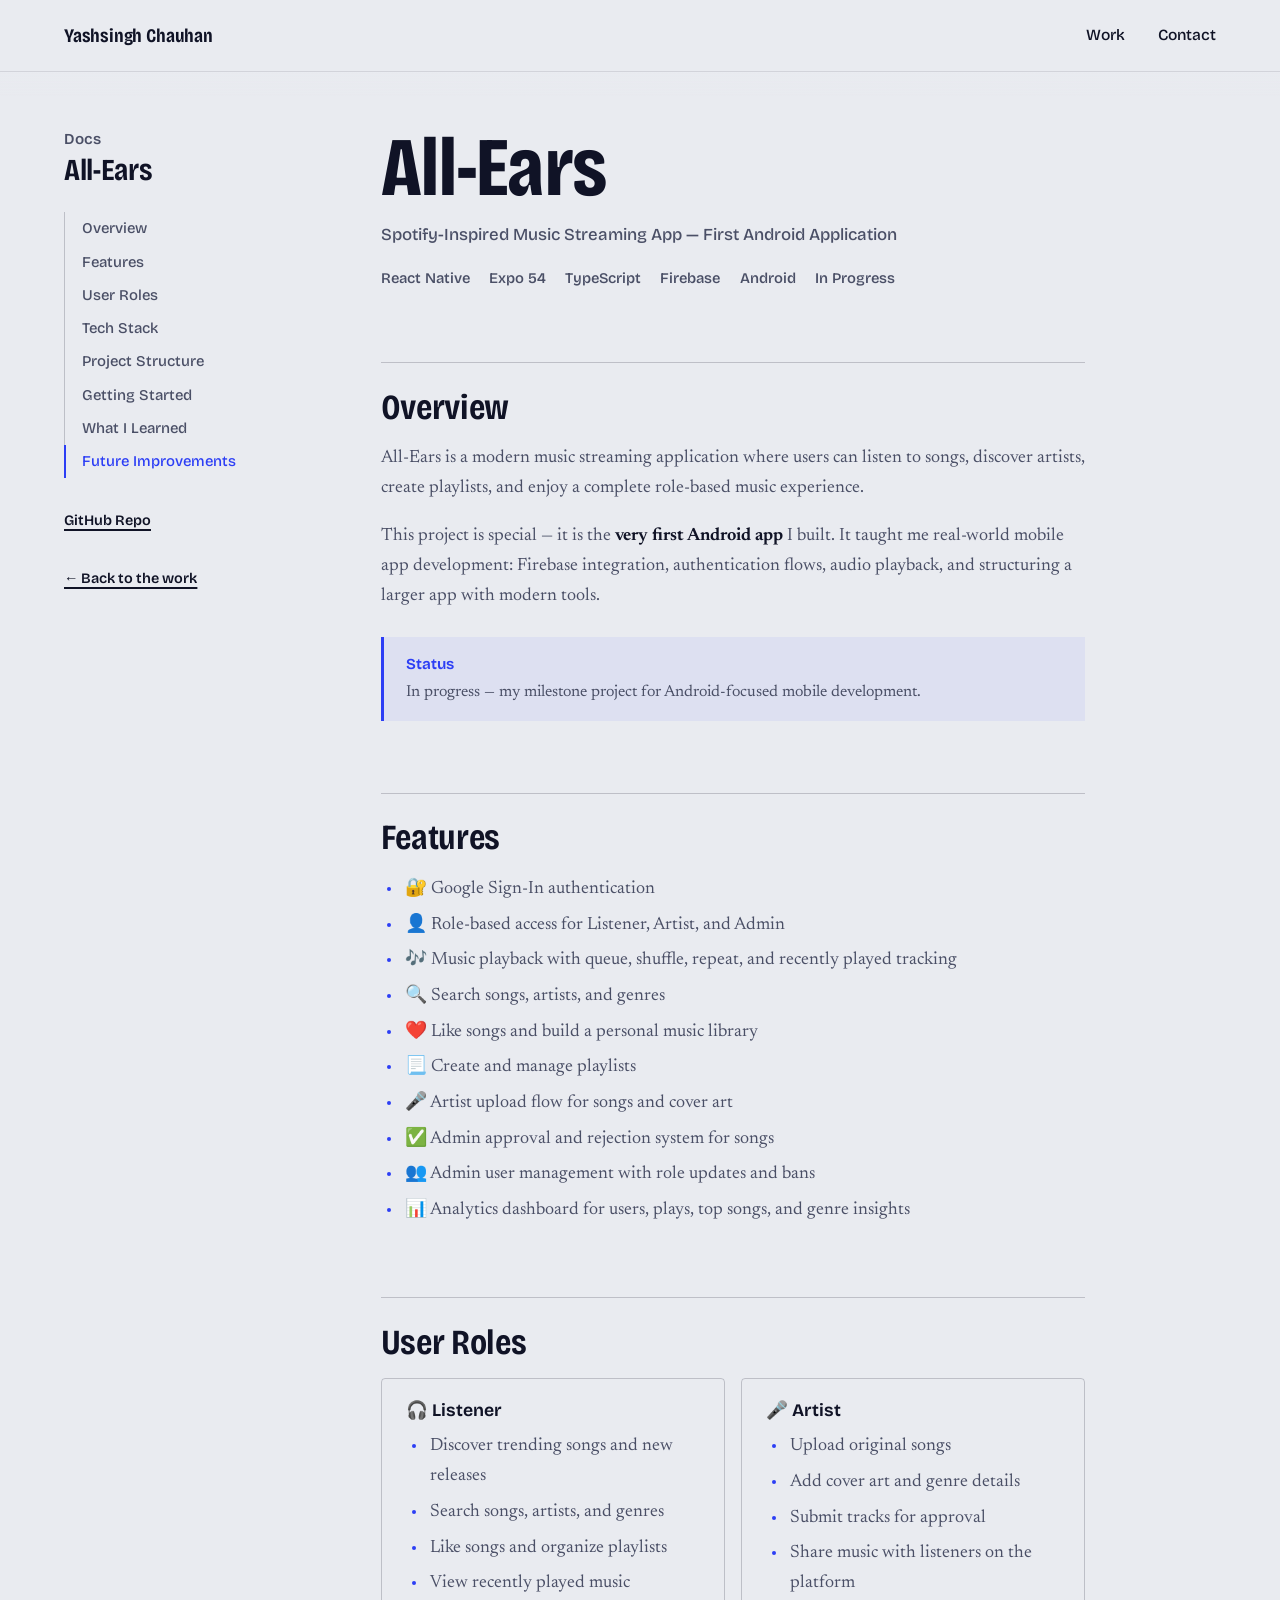
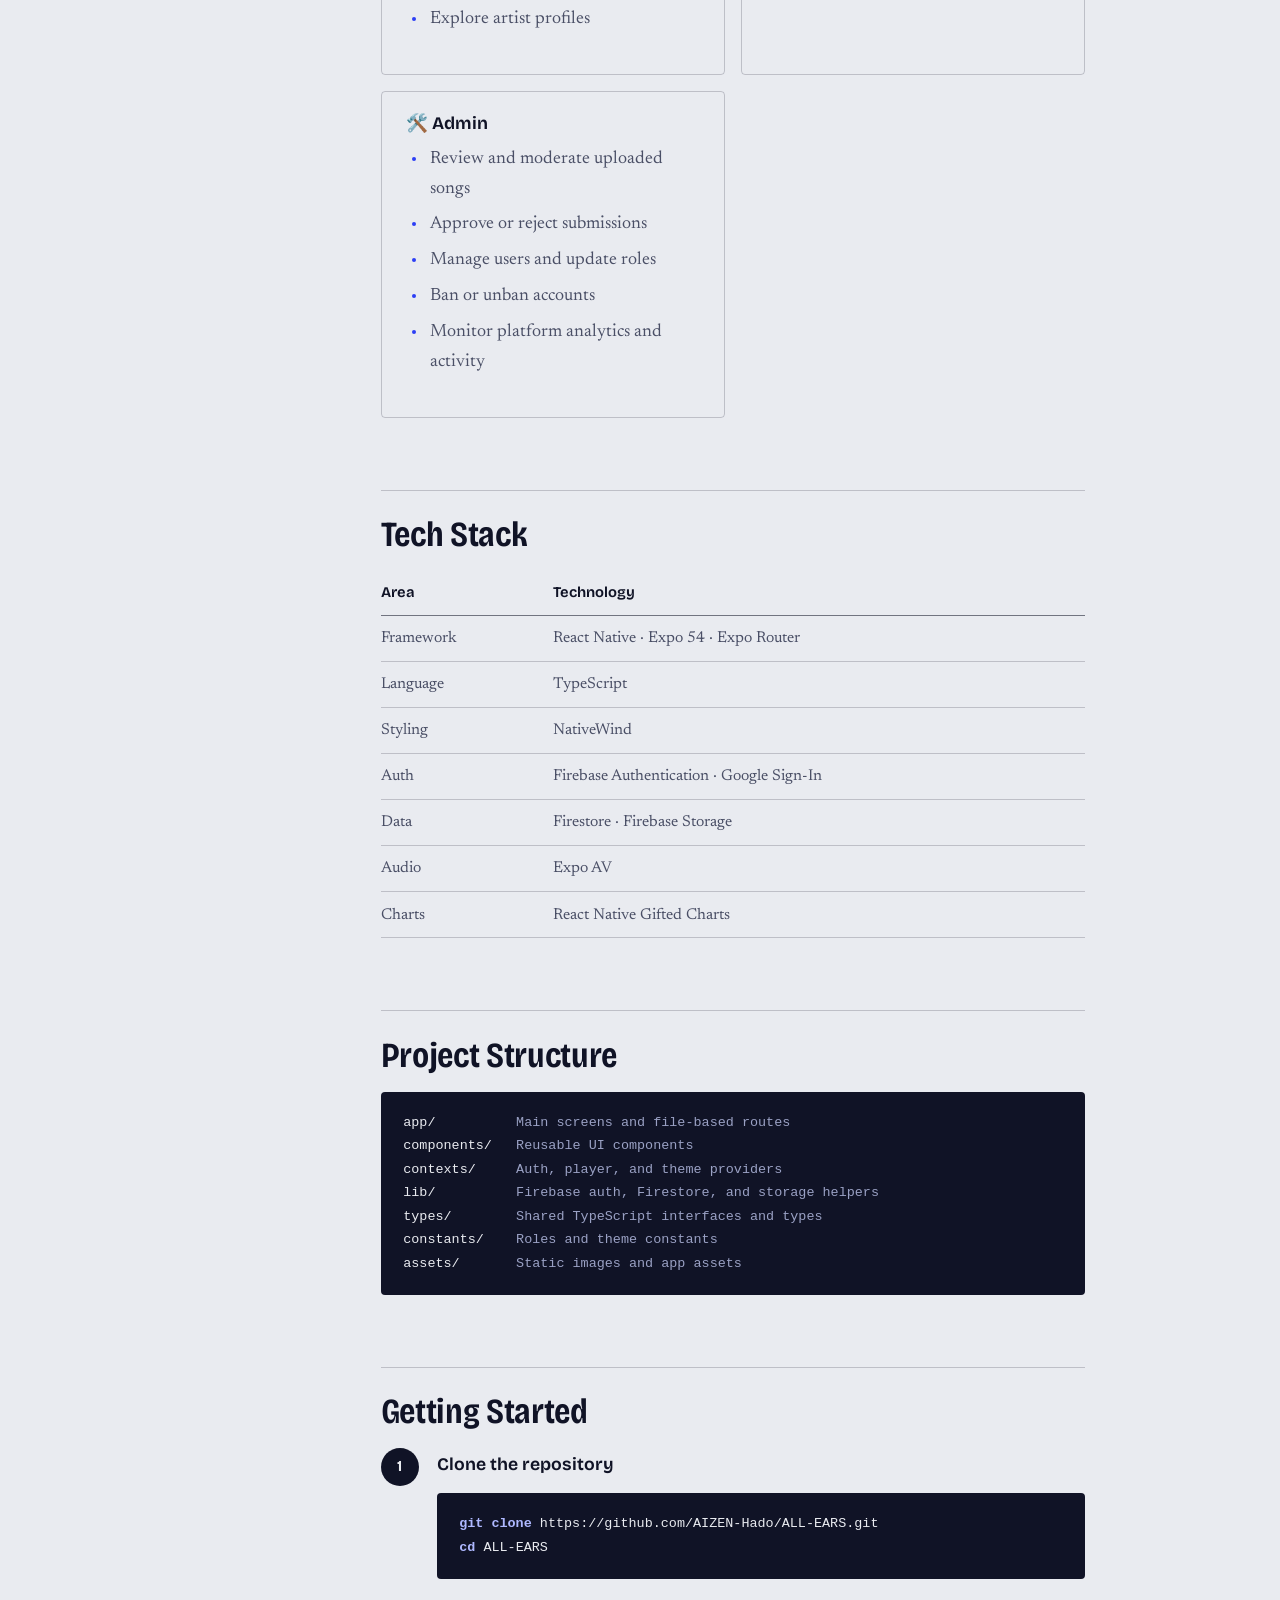
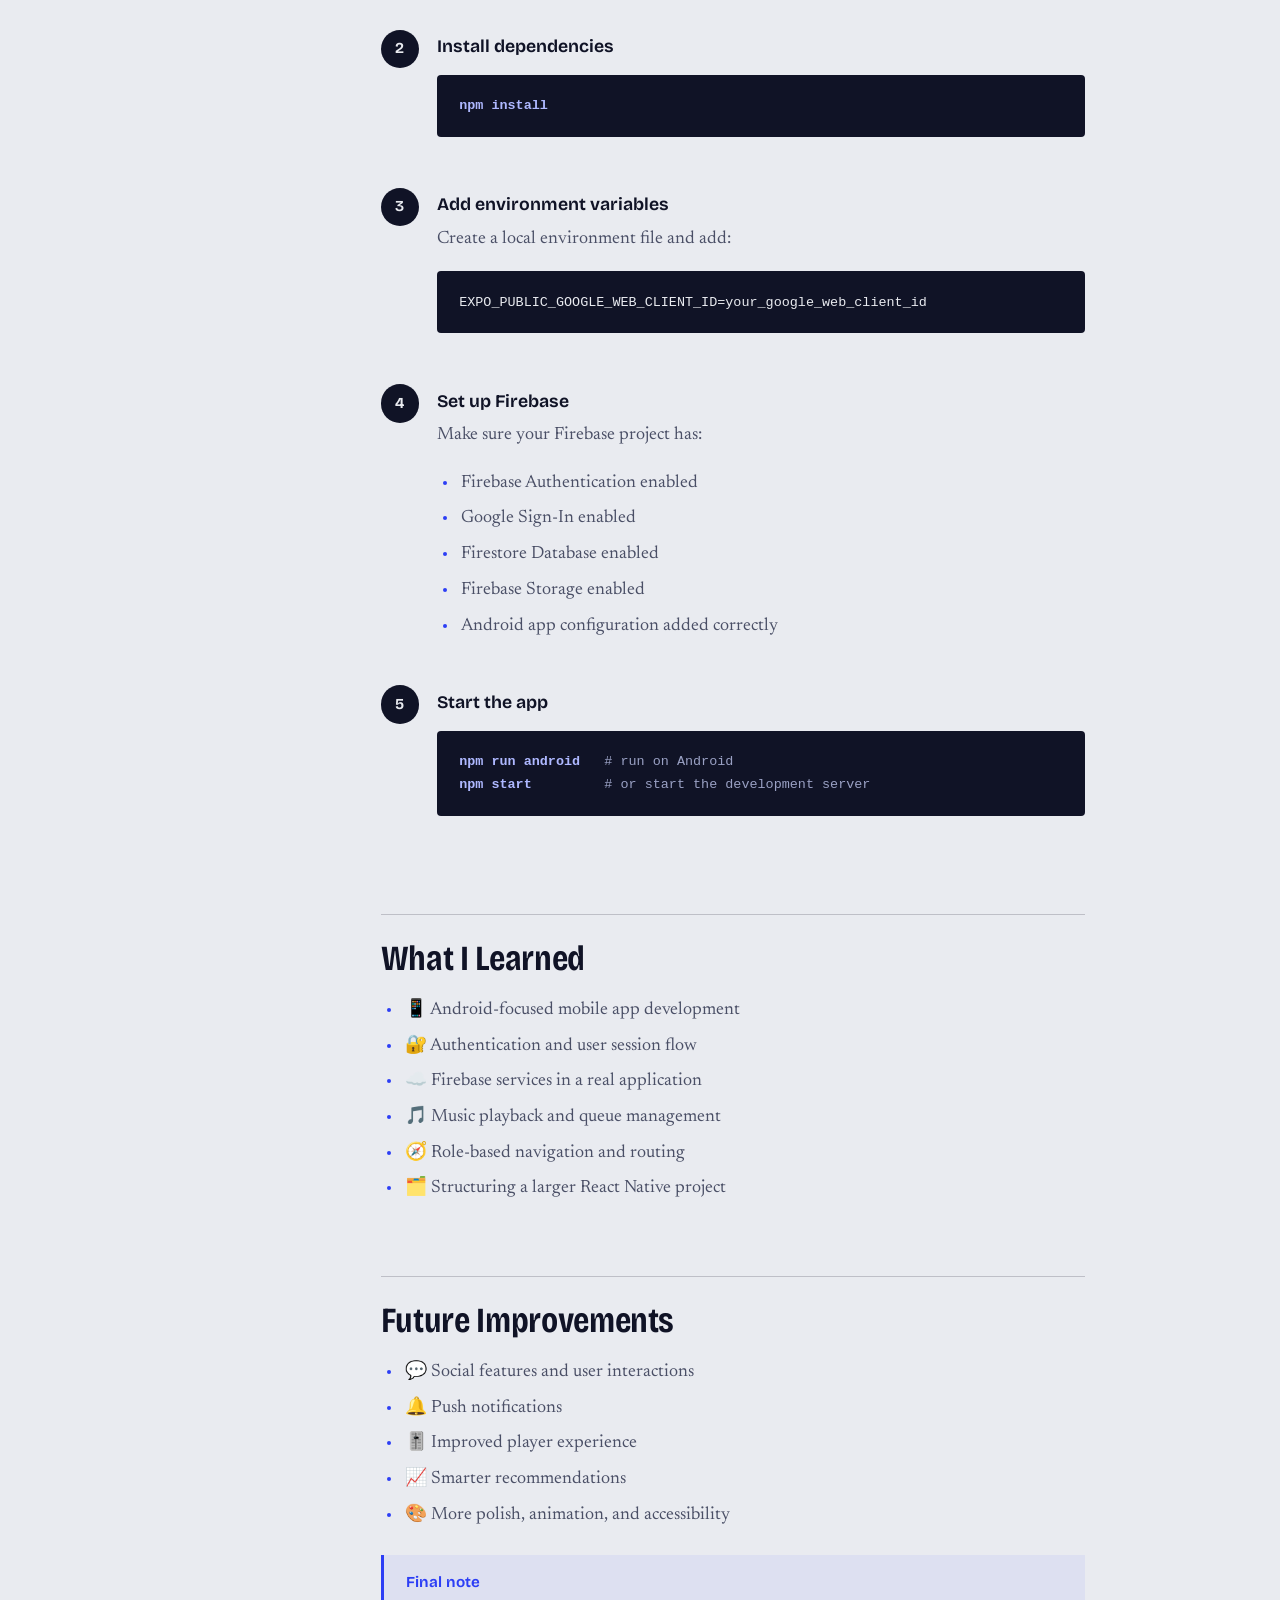
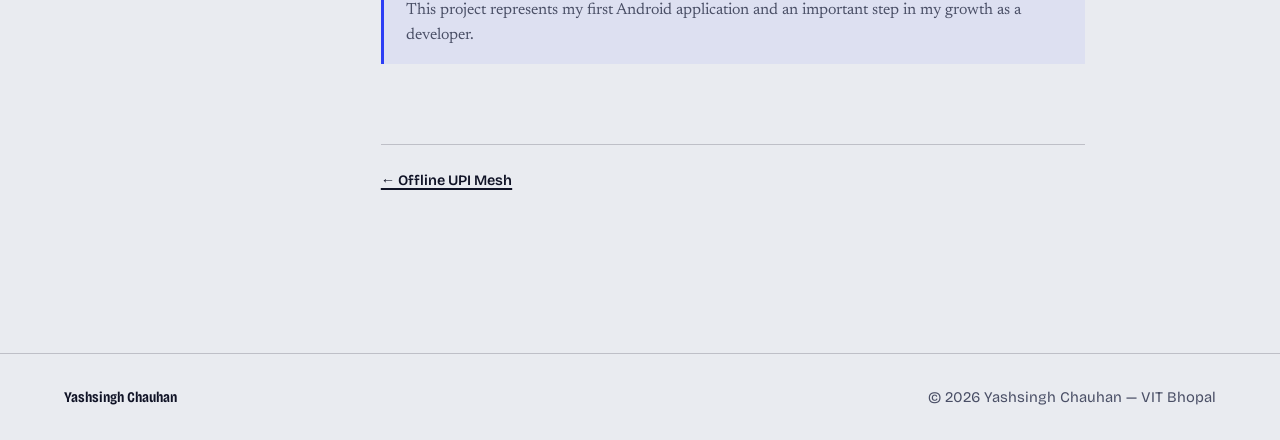
==== commit 3a5aac68: "Redesign: 3D-look point-cloud figure on a 2D canvas Replace the starfield theme with a single scroll" ====
--- a/docs/allears.html
+++ b/docs/allears.html
@@ -5,21 +5,16 @@
   <meta name="viewport" content="width=device-width, initial-scale=1.0">
   <title>All-Ears — Docs — Yashsingh Chauhan</title>
   <meta name="description" content="All-Ears documentation: a Spotify-inspired music streaming Android app built with React Native, Expo, and Firebase — features, roles, setup, and roadmap.">
-  <link rel="preconnect" href="https://fonts.cdnfonts.com" crossorigin>
-  <link href="https://fonts.cdnfonts.com/css/d-din" rel="stylesheet">
-  <link rel="stylesheet" href="../css/style.css">
+  <link rel="icon" href="data:image/svg+xml,%3Csvg xmlns=%27http://www.w3.org/2000/svg%27 viewBox=%270 0 32 32%27%3E%3Crect width=%2732%27 height=%2732%27 fill=%27%23E9EBF0%27/%3E%3Cg fill=%27%232C3EF5%27%3E%3Ccircle cx=%2716%27 cy=%2716%27 r=%274%27/%3E%3Ccircle cx=%277%27 cy=%279%27 r=%272%27/%3E%3Ccircle cx=%2725%27 cy=%2712%27 r=%272.4%27/%3E%3Ccircle cx=%2721%27 cy=%2726%27 r=%272%27/%3E%3Ccircle cx=%279%27 cy=%2724%27 r=%271.8%27/%3E%3C/g%3E%3C/svg%3E">
+  <link rel="stylesheet" href="../css/site.css">
   <link rel="stylesheet" href="../css/docs.css">
 </head>
 <body>
 
   <nav class="nav is-solid">
-    <a href="../index.html" class="nav__wordmark">YASHSINGH&nbsp;CHAUHAN</a>
-    <button class="nav__burger" id="navBurger" aria-label="Toggle menu" aria-expanded="false">
-      <span></span><span></span><span></span>
-    </button>
-    <ul class="nav__links" id="navLinks">
-      <li><a href="../index.html#projects">Projects</a></li>
-      <li><a href="../index.html#skills">Skills</a></li>
+    <a href="../index.html" class="nav__wordmark">Yashsingh Chauhan</a>
+    <ul class="nav__links">
+      <li><a href="../index.html#work">Work</a></li>
       <li><a href="../index.html#contact">Contact</a></li>
     </ul>
   </nav>
@@ -28,7 +23,7 @@
 
     <!-- ============ SIDEBAR ============ -->
     <aside class="docs__side">
-      <p class="eyebrow">Project Docs</p>
+      <p class="eyebrow">Docs</p>
       <h2 class="docs__sidetitle">All-Ears</h2>
       <nav class="docs__toc">
         <a href="#overview">Overview</a>
@@ -41,7 +36,7 @@
         <a href="#roadmap">Future Improvements</a>
       </nav>
       <a class="btn-ghost btn-ghost--sm docs__back" href="https://github.com/AIZEN-Hado/ALL-EARS" target="_blank" rel="noopener">GitHub Repo</a>
-      <a class="btn-ghost btn-ghost--sm docs__back" href="../index.html#p-allears">&larr; Back to Portfolio</a>
+      <a class="btn-ghost btn-ghost--sm docs__back" href="../index.html#p-allears">&larr; Back to the work</a>
     </aside>
 
     <!-- ============ BODY ============ -->
@@ -224,20 +219,13 @@
 
   <footer class="footer">
     <div class="container footer__grid">
-      <span class="footer__mark">YASHSINGH CHAUHAN</span>
+      <span class="footer__mark">Yashsingh Chauhan</span>
       <span class="footer__legal">© 2026 Yashsingh Chauhan — VIT Bhopal</span>
     </div>
   </footer>
 
   <script>
     (function () {
-      var burger = document.getElementById("navBurger");
-      var links = document.getElementById("navLinks");
-      burger.addEventListener("click", function () {
-        var open = links.classList.toggle("is-open");
-        burger.classList.toggle("is-open", open);
-        burger.setAttribute("aria-expanded", String(open));
-      });
       var toc = document.querySelectorAll(".docs__toc a");
       toc.forEach(function (a) {
         var s = document.querySelector(a.getAttribute("href"));
--- a/css/site.css
+++ b/css/site.css
@@ -0,0 +1,140 @@
+/* ==========================================================================
+   Shared foundations: tokens, fonts, reset, navigation, buttons, links.
+   Used by the home page and by the project docs.
+   Palette: cool paper, ink, one cobalt. Type: Bricolage Grotesque (display and
+   UI, with its width axis) over Newsreader (reading text).
+   ========================================================================== */
+
+@font-face {
+  font-family: "Bricolage Grotesque";
+  src: url("../fonts/bricolage-grotesque-latin-wdth.woff2") format("woff2");
+  font-weight: 200 800;
+  font-stretch: 75% 100%;
+  font-display: swap;
+}
+@font-face {
+  font-family: "Newsreader";
+  src: url("../fonts/newsreader-latin-opsz.woff2") format("woff2");
+  font-weight: 200 800;
+  font-display: swap;
+}
+
+:root {
+  --paper: #E9EBF0;
+  --ink: #101326;
+  --ink-2: #4A4F66;
+  --cobalt: #2C3EF5;
+  --rule: rgba(16, 19, 38, 0.2);
+  --rule-strong: rgba(16, 19, 38, 0.55);
+
+  --sans: "Bricolage Grotesque", "Helvetica Neue", Arial, sans-serif;
+  --serif: "Newsreader", Georgia, "Times New Roman", serif;
+  --mono: ui-monospace, "SF Mono", "Cascadia Code", Menlo, Consolas, monospace;
+
+  --gutter: clamp(1.25rem, 5vw, 5rem);
+  --nav-h: 4.5rem;
+  --ease: cubic-bezier(0.16, 1, 0.3, 1);
+}
+
+*, *::before, *::after { box-sizing: border-box; }
+html {
+  -webkit-text-size-adjust: 100%;
+  scroll-behavior: smooth;
+  scroll-padding-top: var(--nav-h);
+}
+@media (prefers-reduced-motion: reduce) { html { scroll-behavior: auto; } }
+
+body {
+  margin: 0;
+  background: var(--paper);
+  color: var(--ink);
+  font-family: var(--serif);
+  font-size: 1.1875rem;
+  line-height: 1.55;
+  -webkit-font-smoothing: antialiased;
+  text-rendering: optimizeLegibility;
+}
+h1, h2, h3, h4, p, ul, ol { margin: 0; }
+ul, ol { padding: 0; }
+img, canvas, svg { display: block; max-width: 100%; }
+button { font: inherit; color: inherit; }
+
+a { color: inherit; }
+:focus-visible { outline: 3px solid var(--cobalt); outline-offset: 3px; }
+::selection { background: var(--cobalt); color: var(--paper); }
+
+.skip {
+  position: fixed; left: 1rem; top: -4rem; z-index: 100;
+  background: var(--ink); color: var(--paper);
+  padding: 0.7rem 1rem; font-family: var(--sans); font-weight: 600;
+  transition: top 0.2s;
+}
+.skip:focus { top: 1rem; }
+
+/* ---------- Navigation ---------- */
+.nav {
+  position: fixed; inset: 0 0 auto 0; z-index: 20;
+  height: var(--nav-h);
+  display: flex; align-items: center; justify-content: space-between;
+  padding-inline: var(--gutter);
+  font-family: var(--sans); font-size: 0.97rem; font-weight: 520;
+  color: var(--ink);
+  --nb: 233, 235, 240;
+  transition: color 0.35s ease;
+}
+.nav::before {
+  content: ""; position: absolute; inset: 0 0 -1.6rem; z-index: -1; pointer-events: none;
+  background: linear-gradient(rgba(var(--nb), 0.97) 45%, rgba(var(--nb), 0));
+  transition: background 0.35s ease;
+}
+.nav.is-inv { color: var(--paper); --nb: 44, 62, 245; }
+.nav.is-solid { background: var(--paper); border-bottom: 1px solid var(--rule); }
+.nav__mark, .nav__wordmark {
+  font-stretch: 80%; font-weight: 650; font-size: 1.2rem; letter-spacing: -0.01em;
+  text-decoration: none;
+}
+.nav__links { display: flex; align-items: center; gap: clamp(1rem, 2.6vw, 2.2rem); list-style: none; }
+.nav__links a, .nav__links li a {
+  text-decoration: none;
+  background: linear-gradient(currentColor, currentColor) 0 100% / 0 1.5px no-repeat;
+  padding-bottom: 2px;
+  transition: background-size 0.35s var(--ease);
+}
+.nav__links a:hover, .nav__links a:focus-visible { background-size: 100% 1.5px; }
+.nav__burger { display: none; }
+@media (max-width: 720px) {
+  .nav__links a:not(.nav__contact):not([href^="../"]):not([href="../index.html"]) { display: none; }
+}
+
+/* ---------- Buttons and links ---------- */
+.btn {
+  display: inline-block;
+  font-family: var(--sans); font-weight: 600; font-size: 1rem;
+  background: var(--ink); color: var(--paper);
+  padding: 0.95em 1.55em; border-radius: 3px;
+  text-decoration: none;
+  transition: background-color 0.25s ease, transform 0.25s var(--ease);
+}
+.btn:hover { background: var(--cobalt); }
+.btn:active { transform: translateY(1px); }
+
+.link {
+  font-family: var(--sans); font-weight: 600; font-size: 1rem;
+  text-decoration: underline; text-decoration-thickness: 1.5px; text-underline-offset: 0.28em;
+  transition: color 0.2s ease;
+}
+.link:hover { color: var(--cobalt); }
+
+/* ---------- Legacy classes still used by the docs pages ---------- */
+.container { padding-inline: var(--gutter); max-width: 100rem; margin-inline: auto; }
+.eyebrow { font-family: var(--sans); font-size: 0.95rem; font-weight: 600; color: var(--ink-2); }
+.btn-ghost {
+  display: inline-block; font-family: var(--sans); font-weight: 600; font-size: 0.95rem;
+  text-decoration: underline; text-decoration-thickness: 1.5px; text-underline-offset: 0.28em;
+  margin-right: 1.2rem;
+}
+.btn-ghost:hover { color: var(--cobalt); }
+.btn-ghost--sm { font-size: 0.9rem; }
+.footer { border-top: 1px solid var(--rule); margin-top: 4rem; }
+.footer__grid { display: flex; justify-content: space-between; gap: 1rem; flex-wrap: wrap; padding-block: 2rem; font-family: var(--sans); font-size: 0.92rem; color: var(--ink-2); }
+.footer__mark { font-weight: 650; color: var(--ink); font-stretch: 80%; }
--- a/css/docs.css
+++ b/css/docs.css
@@ -1,235 +1,158 @@
 /* ==========================================================================
-   PROJECT DOCS — shared layout (extends style.css)
+   Project docs: shared layout. Extends site.css (paper, ink, cobalt; Bricolage + Newsreader).
    ========================================================================== */
 
 .docs {
   display: grid;
-  grid-template-columns: 240px 1fr;
-  gap: var(--sp-huge);
-  padding: 140px 0 96px;
+  grid-template-columns: 15rem minmax(0, 1fr);
+  gap: clamp(2.5rem, 6vw, 6rem);
+  padding-block: calc(var(--nav-h) + 3.5rem) 6rem;
 }
 
 /* ---------- Sidebar ---------- */
-.docs__side { position: sticky; top: 120px; align-self: start; }
-.docs__side .eyebrow { margin-bottom: var(--sp-xs); }
+.docs__side { position: sticky; top: calc(var(--nav-h) + 2rem); align-self: start; max-height: calc(100svh - var(--nav-h) - 3rem); overflow-y: auto; }
+.docs__side .eyebrow { margin-bottom: 0.2rem; }
 .docs__sidetitle {
-  font-family: var(--font-display);
-  font-weight: 700;
-  font-size: 18px;
-  letter-spacing: 1.2px;
-  text-transform: uppercase;
-  margin-bottom: var(--sp-xl);
+  font-family: var(--sans); font-stretch: 80%; font-weight: 650;
+  font-size: 1.9rem; line-height: 1.05; letter-spacing: -0.01em;
+  margin-bottom: 1.6rem;
 }
-.docs__toc { border-left: 1px solid var(--hairline); }
+.docs__toc { border-left: 1px solid var(--rule); }
 .docs__toc a {
   display: block;
-  padding: var(--sp-xs) var(--sp-md);
-  font-size: 12px;
-  font-weight: 700;
-  letter-spacing: 1.17px;
-  text-transform: uppercase;
-  color: var(--ink-mute);
-  border-left: 1px solid transparent;
+  padding: 0.32rem 0 0.32rem 1rem;
   margin-left: -1px;
+  font-family: var(--sans); font-size: 0.93rem; font-weight: 500;
+  color: var(--ink-2); text-decoration: none;
+  border-left: 2px solid transparent;
   transition: color 0.2s ease, border-color 0.2s ease;
 }
-.docs__toc a:hover, .docs__toc a.is-active { color: var(--on-primary); border-color: var(--on-primary); }
-.docs__back { margin-top: var(--sp-xxl); display: inline-block; }
+.docs__toc a:hover { color: var(--ink); }
+.docs__toc a.is-active { color: var(--cobalt); border-color: var(--cobalt); }
+.docs__back { margin-top: 2rem; display: inline-block; }
 
 /* ---------- Body ---------- */
-.docs__body { max-width: 720px; min-width: 0; }
-.docs__body h1 { font-size: 48px; line-height: 1.25; letter-spacing: 0.96px; margin-bottom: var(--sp-sm); }
-.docs__tag {
-  font-size: 12px; font-weight: 700; letter-spacing: 1.17px; text-transform: uppercase;
-  color: var(--ink-mute); margin-bottom: var(--sp-huge);
+.docs__body { max-width: 44rem; min-width: 0; font-family: var(--serif); font-size: 1.12rem; }
+.docs__body h1 {
+  font-family: var(--sans); font-stretch: 75%; font-weight: 700;
+  font-size: clamp(3rem, 7vw, 5.2rem); line-height: 0.95; letter-spacing: -0.02em;
+  margin-bottom: 0.9rem;
 }
+.docs__tag { font-family: var(--sans); font-size: 1.05rem; font-weight: 500; color: var(--ink-2); margin-bottom: 1.6rem; }
 .docs__body h2 {
-  font-size: 24px; letter-spacing: 0.96px;
-  margin: 64px 0 var(--sp-md);
-  padding-top: var(--sp-xl);
-  border-top: 1px solid var(--hairline);
+  font-family: var(--sans); font-stretch: 80%; font-weight: 650;
+  font-size: clamp(1.7rem, 3vw, 2.2rem); line-height: 1.1; letter-spacing: -0.01em;
+  margin: 4.5rem 0 1rem; padding-top: 1.6rem;
+  border-top: 1px solid var(--rule);
+  scroll-margin-top: calc(var(--nav-h) + 1rem);
 }
-.docs__body h3 { font-size: 15px; letter-spacing: 1.17px; margin: var(--sp-xxl) 0 var(--sp-sm); }
-.docs__body p, .docs__body li { color: var(--on-primary-mute); line-height: 1.7; }
-.docs__body p { margin-bottom: var(--sp-md); }
-.docs__body ul, .docs__body ol { margin: 0 0 var(--sp-md) 20px; }
-.docs__body ul { list-style: square; }
+.docs__body h3 { font-family: var(--sans); font-weight: 650; font-size: 1.1rem; line-height: 1.3; margin: 2.2rem 0 0.5rem; }
+.docs__body p, .docs__body li { color: var(--ink-2); line-height: 1.68; }
+.docs__body p { margin-bottom: 1.1rem; }
+.docs__body ul, .docs__body ol { margin: 0 0 1.2rem 1.3rem; }
+.docs__body ul { list-style: disc; }
 .docs__body ol { list-style: decimal; }
-.docs__body li { margin-bottom: var(--sp-xs); }
-.docs__body a { color: var(--on-primary); text-decoration: underline; }
-.docs__body b, .docs__body strong { color: var(--on-primary); }
+.docs__body li { margin-bottom: 0.35rem; padding-left: 0.2rem; }
+.docs__body li::marker { color: var(--cobalt); }
+.docs__body a { color: var(--ink); text-decoration: underline; text-decoration-thickness: 1.5px; text-underline-offset: 0.2em; transition: color 0.2s ease; }
+.docs__body a:hover { color: var(--cobalt); }
+.docs__body b, .docs__body strong { color: var(--ink); font-weight: 650; }
 
 /* Code */
 .docs__body code {
-  font-family: var(--font-mono);
-  font-size: 13px;
-  border: 1px solid var(--hairline);
-  border-radius: 4px;
-  padding: 1px 6px;
-  color: var(--on-primary);
+  font-family: var(--mono); font-size: 0.82em;
+  background: rgba(16, 19, 38, 0.07);
+  border-radius: 3px; padding: 0.1em 0.38em;
+  color: var(--ink);
 }
 .docs__body pre {
-  background: var(--glass-bg);
-  -webkit-backdrop-filter: blur(10px);
-  backdrop-filter: blur(10px);
-  border: 1px solid var(--glass-border);
-  border-radius: 10px;
-  box-shadow: inset 0 1px 0 var(--glass-highlight);
-  padding: var(--sp-xl);
-  margin: var(--sp-md) 0 var(--sp-xl);
+  background: var(--ink); color: var(--paper);
+  border-radius: 4px;
+  padding: 1.2rem 1.4rem;
+  margin: 1rem 0 1.6rem;
   overflow-x: auto;
 }
-.docs__body pre code { border: none; padding: 0; display: block; line-height: 1.8; color: var(--on-primary-mute); }
-.docs__body pre .c { color: var(--ink-mute); }  /* comment */
-.docs__body pre .k { color: var(--on-primary); font-weight: 700; }  /* keyword/command */
+.docs__body pre code { background: none; padding: 0; display: block; font-size: 0.84rem; line-height: 1.75; color: var(--paper); }
+.docs__body pre .c { color: #9AA1C4; }
+.docs__body pre .k { color: #AEB8FF; font-weight: 700; }
 
-/* Step blocks */
-.step { display: grid; grid-template-columns: 44px 1fr; gap: var(--sp-md); margin-bottom: var(--sp-xl); }
+/* Steps: these are a real sequence, so the numbers stay */
+.step { display: grid; grid-template-columns: 2.4rem minmax(0, 1fr); gap: 1.1rem; margin-bottom: 1.6rem; }
 .step__num {
-  width: 44px; height: 44px;
+  width: 2.4rem; height: 2.4rem;
   display: flex; align-items: center; justify-content: center;
-  border: 1px solid var(--hairline); border-radius: 9999px;
-  font-family: var(--font-display); font-weight: 700; font-size: 14px;
+  background: var(--ink); color: var(--paper); border-radius: 50%;
+  font-family: var(--sans); font-weight: 650; font-size: 0.95rem;
 }
-.step__body h3 { margin: 8px 0 var(--sp-xs); }
+.step__body h3 { margin: 0.4rem 0 0.4rem; }
 
 /* Callout */
 .callout {
-  border: 1px solid var(--hairline);
-  border-left: 3px solid var(--on-primary);
-  border-radius: 4px;
-  padding: var(--sp-md) var(--sp-xl);
-  margin: var(--sp-xl) 0;
-  font-size: 14px;
-  color: var(--on-primary-mute);
+  border-left: 3px solid var(--cobalt);
+  background: rgba(44, 62, 245, 0.06);
+  padding: 1rem 1.4rem;
+  margin: 1.6rem 0;
+  font-size: 1rem; color: var(--ink-2);
 }
-.callout b { color: var(--on-primary); text-transform: uppercase; letter-spacing: 1.17px; font-size: 11px; display: block; margin-bottom: 4px; }
+.callout b { display: block; margin-bottom: 0.2rem; font-family: var(--sans); color: var(--cobalt); font-size: 0.95rem; }
 
 /* Tables */
-.docs__body .tblwrap { overflow-x: auto; margin: var(--sp-md) 0 var(--sp-xl); }
-.docs__body table { width: 100%; border-collapse: collapse; font-size: 13px; }
+.docs__body .tblwrap { overflow-x: auto; margin: 1rem 0 1.8rem; }
+.docs__body table { width: 100%; border-collapse: collapse; font-size: 0.98rem; }
 .docs__body th, .docs__body td {
-  border: 1px solid var(--hairline);
-  padding: var(--sp-sm) var(--sp-md);
-  text-align: left;
-  vertical-align: top;
-  color: var(--on-primary-mute);
-  line-height: 1.6;
+  border-bottom: 1px solid var(--rule);
+  padding: 0.65rem 1rem 0.65rem 0;
+  text-align: left; vertical-align: top;
+  color: var(--ink-2); line-height: 1.55;
 }
-.docs__body th {
-  color: var(--on-primary);
-  font-size: 11px;
-  font-weight: 700;
-  letter-spacing: 1.17px;
-  text-transform: uppercase;
-  background: var(--canvas-night-soft);
-}
+.docs__body th { font-family: var(--sans); font-size: 0.92rem; font-weight: 650; color: var(--ink); border-bottom: 1.5px solid var(--rule-strong); }
 .docs__body td code { white-space: nowrap; }
 
 /* Blockquote */
 .docs__body blockquote {
-  border-left: 3px solid var(--on-primary);
-  padding: var(--sp-xs) var(--sp-xl);
-  margin: var(--sp-xl) 0;
-  color: var(--on-primary);
-  font-style: italic;
+  border-left: 3px solid var(--ink);
+  padding: 0.2rem 0 0.2rem 1.4rem; margin: 1.6rem 0;
+  font-size: 1.25rem; font-style: italic; color: var(--ink);
+}
+.docs__body blockquote p { color: inherit; }
+
+/* Facts row under the title */
+.docs__badges { display: flex; flex-wrap: wrap; gap: 0.4rem 1.2rem; margin-bottom: 3rem; }
+.docs__badges span { font-family: var(--sans); font-size: 0.92rem; font-weight: 550; color: var(--ink-2); }
+
+/* Cards: plain outlined groups */
+.card { border: 1px solid var(--rule); border-radius: 4px; padding: 1.3rem 1.5rem; margin: 1rem 0 1.6rem; }
+.card > h3:first-child { margin-top: 0; }
+.card__desc { font-size: 1rem; color: var(--ink-2); margin-top: -0.1rem; }
+.card-grid { display: grid; grid-template-columns: 1fr 1fr; gap: 1rem; margin: 1rem 0 1.6rem; }
+.card-grid .card { margin: 0; }
+
+/* Images */
+.gallery { display: grid; grid-template-columns: repeat(auto-fill, minmax(12rem, 1fr)); gap: 1rem; margin: 1rem 0 1.6rem; }
+.gallery a, .shot { display: block; border: 1px solid var(--rule); border-radius: 4px; overflow: hidden; }
+.gallery img, .shot img { width: 100%; height: auto; display: block; }
+.shot { margin: 1rem 0 1.6rem; }
+.shot figcaption { padding: 0.6rem 1rem; border-top: 1px solid var(--rule); font-family: var(--sans); font-size: 0.92rem; color: var(--ink-2); }
+
+/* Keys */
+.docs__body kbd {
+  font-family: var(--mono); font-size: 0.8em;
+  border: 1px solid var(--rule-strong); border-bottom-width: 2px; border-radius: 4px;
+  padding: 0.1em 0.45em; color: var(--ink); background: var(--paper);
 }
 
-/* Badges row */
-.docs__badges { display: flex; flex-wrap: wrap; gap: var(--sp-xs); margin-bottom: var(--sp-huge); }
-.docs__badges span {
-  border: 1px solid var(--hairline);
-  border-radius: var(--pill);
-  padding: 6px 12px;
-  font-size: 10px;
-  font-weight: 700;
-  letter-spacing: 1.17px;
-  text-transform: uppercase;
-  color: var(--on-primary-mute);
+/* Sections still waiting for real content */
+.todo { border: 1.5px dashed var(--rule-strong); padding: 1rem 1.3rem; color: var(--ink-2); font-size: 1rem; margin: 1rem 0 1.6rem; }
+.todo::before { content: "Still to write"; display: block; font-family: var(--sans); font-weight: 650; font-size: 0.92rem; color: var(--cobalt); margin-bottom: 0.2rem; }
+
+/* Pager */
+.docs__pager { display: flex; justify-content: space-between; gap: 1rem; margin-top: 5rem; padding-top: 1.6rem; border-top: 1px solid var(--rule); }
+
+@media (max-width: 960px) {
+  .docs { grid-template-columns: minmax(0, 1fr); padding-top: calc(var(--nav-h) + 2rem); }
+  .docs__side { position: static; max-height: none; overflow: visible; }
+  .docs__toc { display: flex; flex-wrap: wrap; border-left: none; gap: 0.4rem; }
+  .docs__toc a { border: 1px solid var(--rule); border-radius: 999px; margin: 0; padding: 0.4rem 0.9rem; font-size: 0.9rem; }
+  .docs__toc a.is-active { border-color: var(--cobalt); }
 }
-
-/* shadcn-inspired components (monochrome) */
-.card {
-  border: 1px solid var(--glass-border);
-  border-radius: 12px;
-  padding: var(--sp-xl);
-  margin: var(--sp-md) 0 var(--sp-xl);
-  background: var(--glass-bg);
-  -webkit-backdrop-filter: blur(12px);
-  backdrop-filter: blur(12px);
-  box-shadow: inset 0 1px 0 var(--glass-highlight);
-  transition: background 0.3s ease, transform 0.3s cubic-bezier(0.22, 1, 0.36, 1), border-color 0.3s ease;
-}
-.card:hover { background: var(--glass-bg-strong); transform: translateY(-3px); border-color: rgba(255, 255, 255, 0.24); }
-.card > h3:first-child { margin-top: 0; }
-.card__desc { font-size: 13px; color: var(--ink-mute); margin-top: -4px; }
-
-.card-grid { display: grid; grid-template-columns: 1fr 1fr; gap: var(--sp-md); margin: var(--sp-md) 0 var(--sp-xl); }
-.card-grid .card { margin: 0; }
-
-/* Image gallery */
-.gallery { display: grid; grid-template-columns: repeat(auto-fill, minmax(200px, 1fr)); gap: var(--sp-md); margin: var(--sp-md) 0 var(--sp-xl); }
-.gallery a, .shot {
-  display: block;
-  border: 1px solid var(--hairline);
-  border-radius: 12px;
-  overflow: hidden;
-  background: var(--canvas-night-soft);
-}
-.gallery img, .shot img { width: 100%; height: auto; display: block; filter: grayscale(0.15); transition: filter 0.3s ease, transform 0.3s ease; }
-.gallery a:hover img, .shot:hover img { filter: none; transform: scale(1.015); }
-.shot { margin: var(--sp-md) 0 var(--sp-xl); }
-.shot figcaption {
-  padding: var(--sp-sm) var(--sp-md);
-  border-top: 1px solid var(--hairline);
-  font-size: 11px;
-  letter-spacing: 1.17px;
-  text-transform: uppercase;
-  color: var(--ink-mute);
-}
-
-/* kbd-style inline chip */
-.docs__body kbd {
-  font-family: var(--font-mono);
-  font-size: 12px;
-  border: 1px solid var(--hairline);
-  border-bottom-width: 2px;
-  border-radius: 6px;
-  padding: 2px 7px;
-  color: var(--on-primary);
-}
-
-@media (max-width: 767px) { .card-grid { grid-template-columns: 1fr; } }
-
-/* TODO placeholder — remove when real content is added */
-.todo {
-  border: 1px dashed var(--hairline);
-  border-radius: 8px;
-  padding: var(--sp-xl);
-  color: var(--ink-mute);
-  font-size: 13px;
-  letter-spacing: 0.32px;
-}
-.todo::before {
-  content: "TO FILL";
-  display: block;
-  font-weight: 700; font-size: 11px; letter-spacing: 1.17px;
-  color: var(--on-primary);
-  margin-bottom: var(--sp-xs);
-}
-
-/* Doc footer nav */
-.docs__pager {
-  display: flex; justify-content: space-between; gap: var(--sp-md);
-  margin-top: 80px; padding-top: var(--sp-xxl);
-  border-top: 1px solid var(--hairline);
-}
-
-/* Responsive */
-@media (max-width: 960px) {
-  .docs { grid-template-columns: 1fr; padding-top: 110px; }
-  .docs__side { position: static; }
-  .docs__toc { display: flex; flex-wrap: wrap; border-left: none; gap: var(--sp-xs); }
-  .docs__toc a { border: 1px solid var(--hairline); border-radius: var(--pill); margin: 0; padding: 8px 14px; }
-  .docs__body h1 { font-size: 34px; }
-}
+@media (max-width: 700px) { .card-grid { grid-template-columns: 1fr; } }
